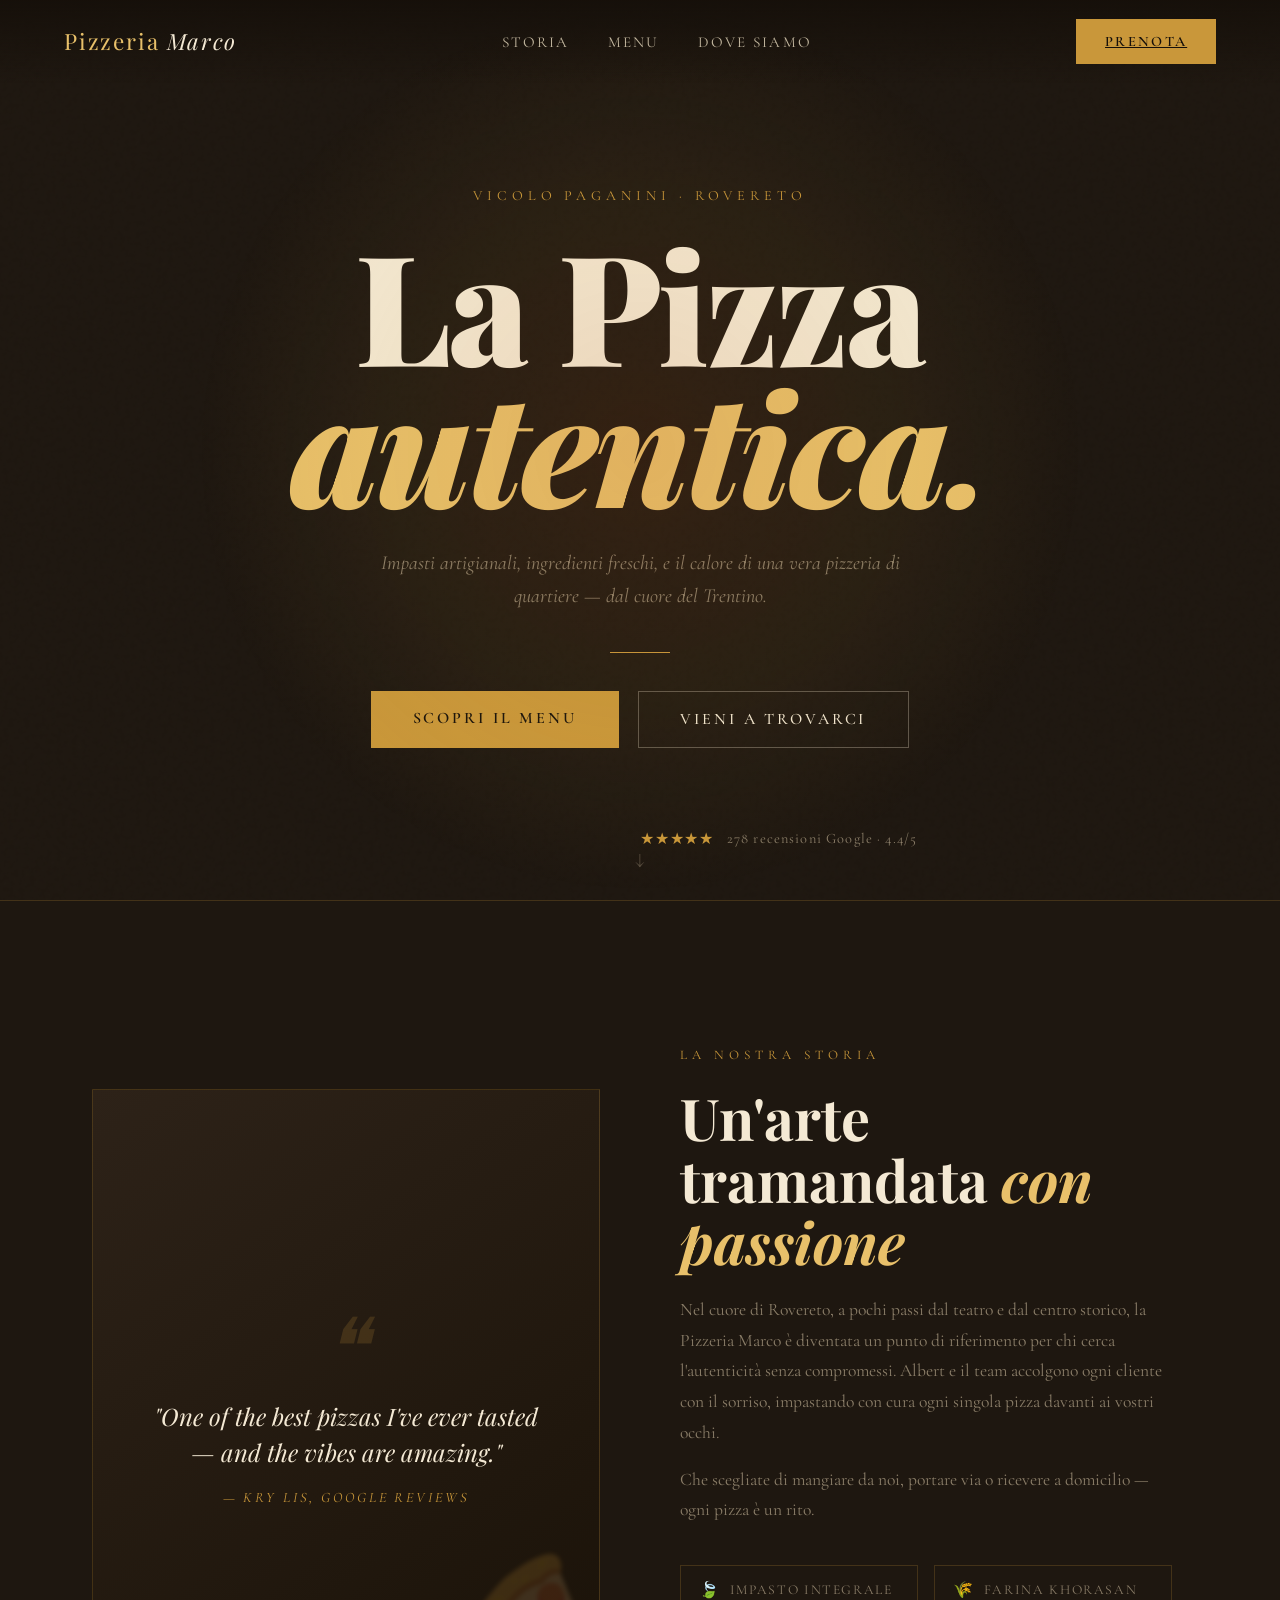
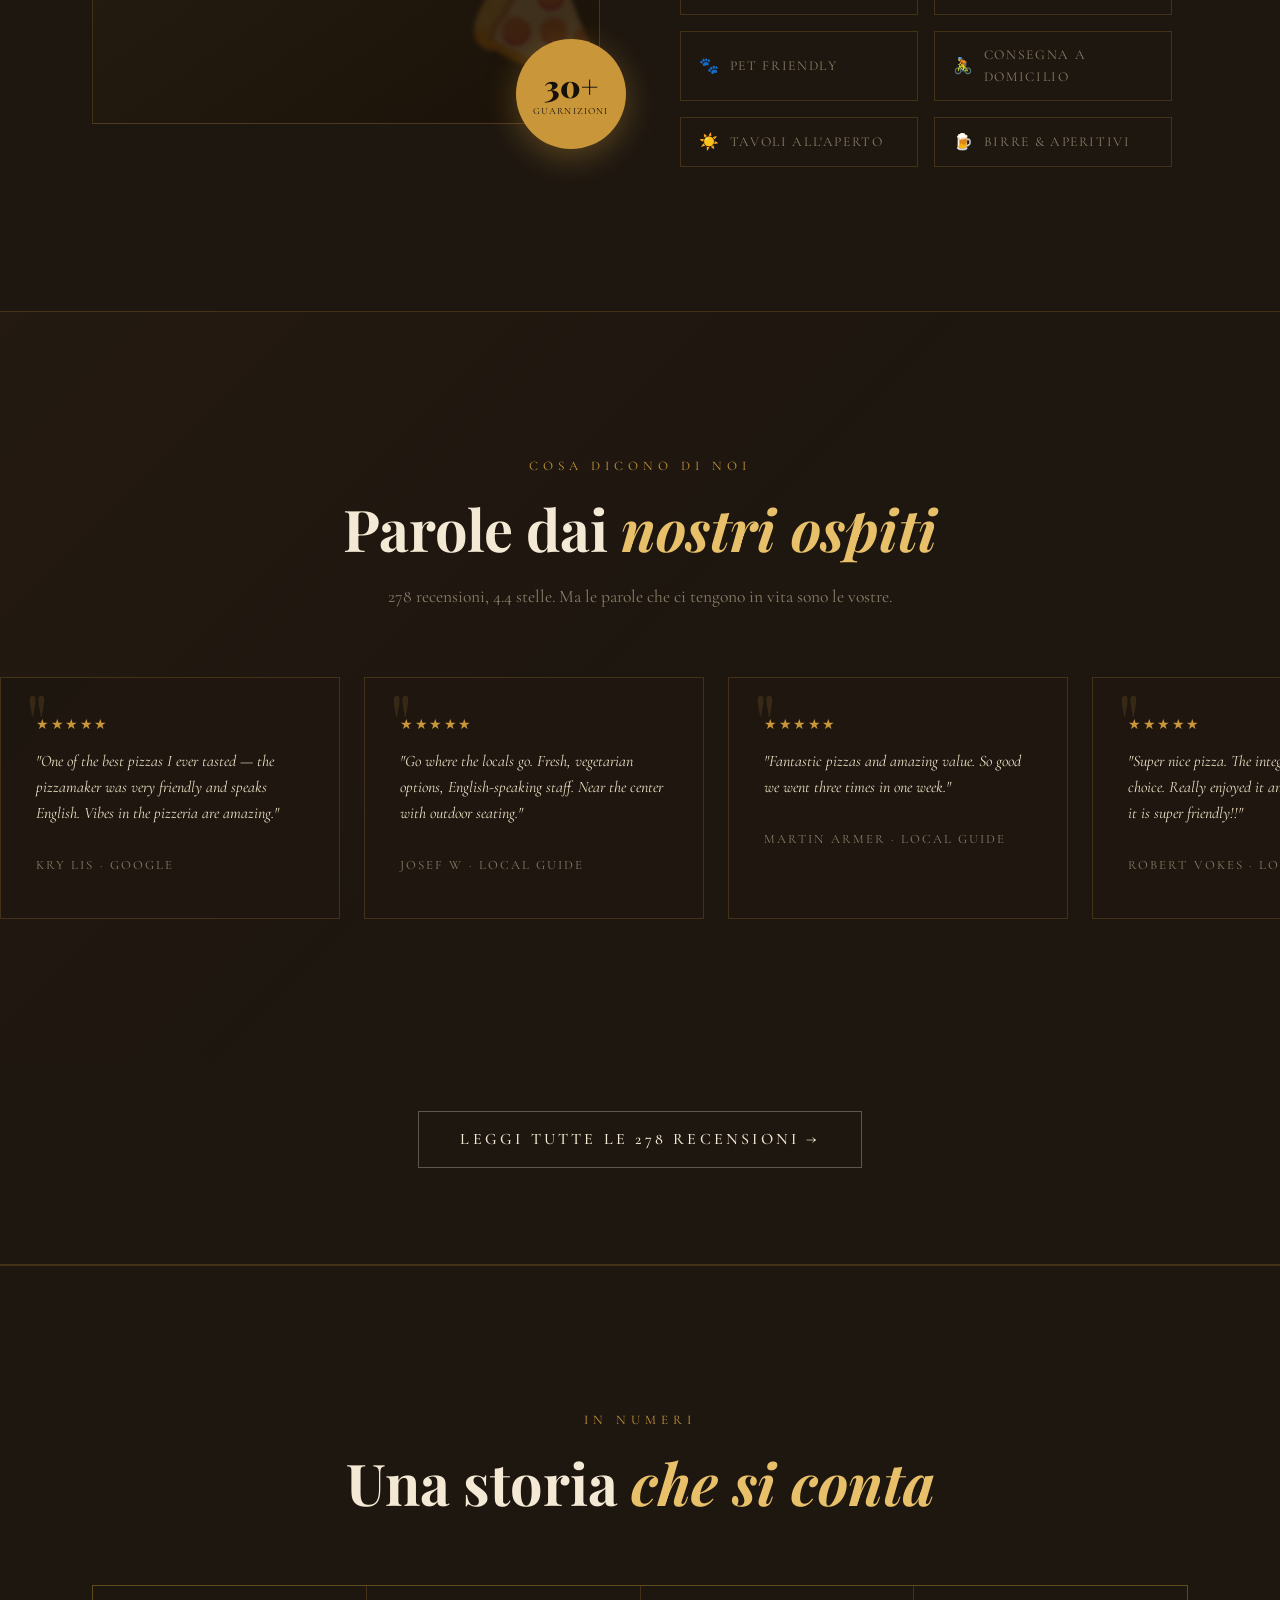
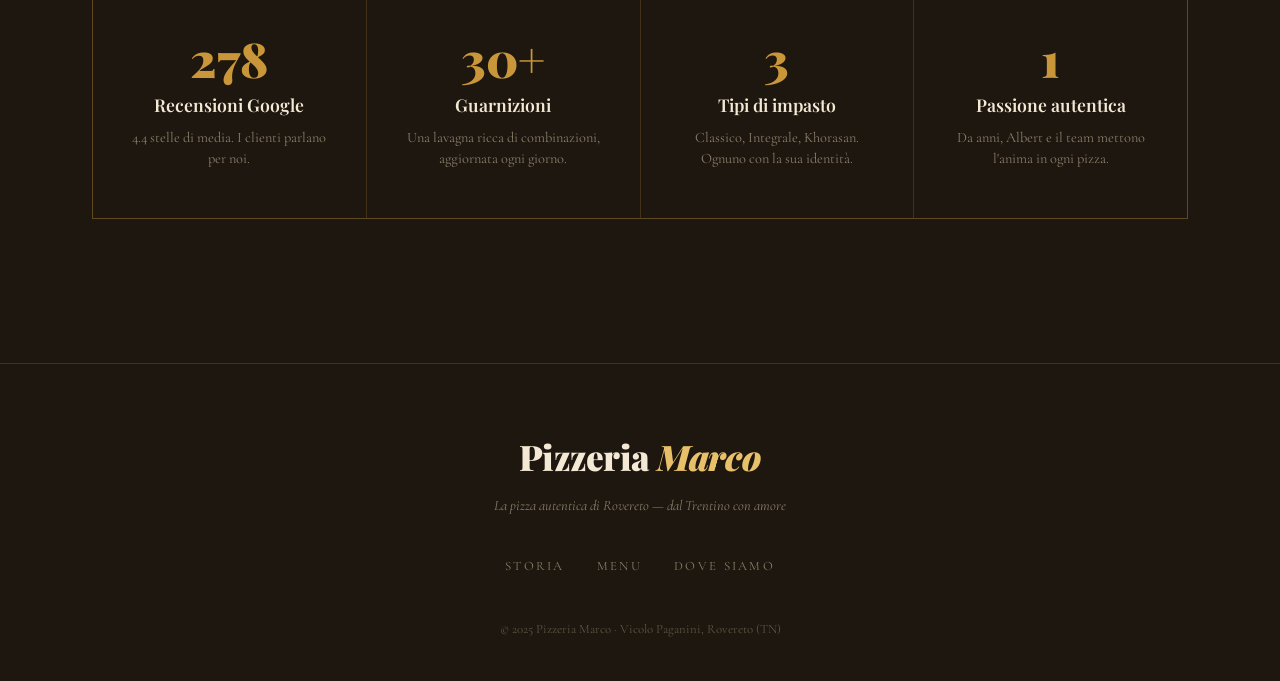
==== index.html @ e0504897 "Add files via upload" ====
<!DOCTYPE html>
<html lang="it">
<head>
<meta charset="UTF-8">
<meta name="viewport" content="width=device-width, initial-scale=1.0">
<title>Pizzeria Marco — Rovereto</title>
<link rel="preconnect" href="https://fonts.googleapis.com">
<link href="https://fonts.googleapis.com/css2?family=Playfair+Display:ital,wght@0,400;0,500;0,700;0,900;1,400;1,700&family=Cormorant+Garamond:ital,wght@0,300;0,400;0,500;1,300;1,400&family=EB+Garamond:ital,wght@0,400;0,500;1,400&display=swap" rel="stylesheet">
<link rel="stylesheet" href="pizzeria-marco-responsive.css">
<style>
  :root {
    --ink:       #16100a;
    --charcoal:  #1e1710;
    --cream:     #f4e9d4;
    --warm:      #ede0c4;
    --gold:      #c9973a;
    --gold-lt:   #e8c06a;
    --terra:     #b85c2c;
    --muted:     #8a7d68;
    --border:    rgba(201,151,58,.22);
  }

  *, *::before, *::after { margin:0; padding:0; box-sizing:border-box; }

  html { scroll-behavior: smooth; }

  body {
    background: var(--charcoal);
    color: var(--cream);
    font-family: 'Cormorant Garamond', serif;
    font-size: 18px;
    line-height: 1.65;
    overflow-x: hidden;
  }

  /* ─── NOISE OVERLAY ─── */
  body::before {
    content:'';
    position: fixed; inset:0; z-index:0; pointer-events:none;
    background-image: url("data:image/svg+xml,%3Csvg viewBox='0 0 200 200' xmlns='http://www.w3.org/2000/svg'%3E%3Cfilter id='n'%3E%3CfeTurbulence type='fractalNoise' baseFrequency='.85' numOctaves='4' stitchTiles='stitch'/%3E%3C/filter%3E%3Crect width='100%25' height='100%25' filter='url(%23n)' opacity='.04'/%3E%3C/svg%3E");
    opacity: .4;
  }

  /* ─── NAV ─── */
  nav {
    position: fixed; top:0; left:0; right:0; z-index:100;
    display: flex; align-items:center; justify-content:space-between;
    padding: 1.2rem 4rem;
    background: linear-gradient(to bottom, rgba(22,16,10,.97) 0%, rgba(22,16,10,0) 100%);
    transition: background .4s;
  }
  nav.scrolled { background: rgba(16,11,7,.97); backdrop-filter: blur(12px); border-bottom: 1px solid var(--border); }

  .nav-logo {
    font-family: 'Playfair Display', serif;
    font-size: 1.4rem;
    letter-spacing: .08em;
    color: var(--gold-lt);
    text-decoration: none;
  }
  .nav-logo span { font-style:italic; color: var(--cream); }

  .nav-links { display:flex; gap:2.4rem; list-style:none; }
  .nav-links a {
    font-family: 'Cormorant Garamond', serif;
    font-size: .95rem;
    letter-spacing: .14em;
    text-transform: uppercase;
    color: var(--warm);
    text-decoration:none;
    opacity: .8;
    transition: opacity .2s, color .2s;
  }
  .nav-links a:hover { opacity:1; color:var(--gold-lt); }

  .nav-cta {
    font-family: 'Cormorant Garamond', serif;
    font-size: .9rem;
    letter-spacing: .16em;
    text-transform: uppercase;
    background: var(--gold);
    color: var(--ink);
    border: none;
    padding: .65rem 1.8rem;
    cursor: pointer;
    transition: background .2s, transform .15s;
    font-weight: 600;
  }
  .nav-cta:hover { background: var(--gold-lt); transform: translateY(-1px); }

  /* ─── HERO ─── */
  .hero {
    position: relative;
    min-height: 100vh;
    display: flex; flex-direction:column; align-items:center; justify-content:center;
    text-align:center;
    padding: 8rem 2rem 6rem;
    overflow: hidden;
  }

  /* Animated radial glow */
  .hero::after {
    content:'';
    position:absolute;
    width:70vw; height:70vw;
    border-radius:50%;
    background: radial-gradient(circle, rgba(180,90,30,.14) 0%, rgba(201,151,58,.07) 40%, transparent 70%);
    top:50%; left:50%; transform:translate(-50%,-50%);
    animation: pulse 6s ease-in-out infinite;
    pointer-events:none;
  }
  @keyframes pulse { 0%,100%{transform:translate(-50%,-50%) scale(1)} 50%{transform:translate(-50%,-50%) scale(1.12)} }

  .hero-eyebrow {
    font-family:'Cormorant Garamond', serif;
    font-size:.88rem; letter-spacing:.35em; text-transform:uppercase;
    color: var(--gold); margin-bottom:1.6rem;
    opacity:0; animation: fadeUp .8s .2s forwards ease-out;
  }

  .hero-title {
    font-family: 'Playfair Display', serif;
    font-size: clamp(4.5rem, 12vw, 10rem);
    line-height: .92;
    font-weight:900;
    color: var(--cream);
    letter-spacing:-.02em;
    opacity:0; animation: fadeUp .9s .4s forwards ease-out;
  }
  .hero-title em { font-style:italic; color:var(--gold-lt); display:block; }

  .hero-sub {
    margin-top:2rem;
    font-size:1.25rem; font-style:italic;
    color: var(--muted);
    max-width:520px;
    opacity:0; animation: fadeUp .9s .65s forwards ease-out;
  }

  .hero-divider {
    width:60px; height:1px;
    background: var(--gold);
    margin: 2.4rem auto;
    opacity:0; animation: fadeUp .8s .8s forwards ease-out;
  }

  .hero-actions {
    display:flex; gap:1.2rem; justify-content:center; flex-wrap:wrap;
    opacity:0; animation: fadeUp .8s .95s forwards ease-out;
  }

  .btn-primary {
    font-family:'Cormorant Garamond', serif;
    font-size:1rem; letter-spacing:.18em; text-transform:uppercase; font-weight:600;
    background:var(--gold); color:var(--ink);
    border:none; padding:.9rem 2.6rem; cursor:pointer;
    transition: background .2s, transform .15s, box-shadow .2s;
    text-decoration:none; display:inline-block;
  }
  .btn-primary:hover { background:var(--gold-lt); transform:translateY(-2px); box-shadow:0 8px 32px rgba(201,151,58,.3); }

  .btn-outline {
    font-family:'Cormorant Garamond', serif;
    font-size:1rem; letter-spacing:.18em; text-transform:uppercase; font-weight:500;
    background:transparent; color:var(--cream);
    border: 1px solid rgba(244,233,212,.3);
    padding:.9rem 2.6rem; cursor:pointer;
    transition: border-color .2s, color .2s, transform .15s;
    text-decoration:none; display:inline-block;
  }
  .btn-outline:hover { border-color:var(--gold); color:var(--gold); transform:translateY(-2px); }

  .hero-badge {
    position:absolute; bottom:3rem; left:50%; transform:translateX(-50%);
    display:flex; align-items:center; gap:.8rem;
    font-size:.9rem; letter-spacing:.08em; color:var(--muted);
    opacity:0; animation: fadeUp .8s 1.2s forwards ease-out;
  }
  .hero-badge .stars { color:var(--gold); font-size:1rem; letter-spacing:.05em; }

  .scroll-arrow {
    position:absolute; bottom:1.4rem; left:50%; transform:translateX(-50%);
    animation: bounce 2s 2s infinite ease-in-out;
    color:var(--muted); opacity:.5; font-size:1.4rem;
  }
  @keyframes bounce { 0%,100%{transform:translateX(-50%) translateY(0)} 50%{transform:translateX(-50%) translateY(7px)} }

  /* ─── SECTION COMMONS ─── */
  section { position:relative; z-index:1; }

  .container { max-width: 1160px; margin:0 auto; padding:0 2rem; }

  .section-eyebrow {
    font-family:'Cormorant Garamond', serif;
    font-size:.82rem; letter-spacing:.38em; text-transform:uppercase;
    color:var(--gold); margin-bottom:1.2rem; display:block;
  }

  .section-title {
    font-family:'Playfair Display', serif;
    font-size:clamp(2.4rem,5vw,3.6rem);
    line-height:1.08; font-weight:700; color:var(--cream);
    margin-bottom:1.4rem;
  }
  .section-title em { font-style:italic; color:var(--gold-lt); }

  .section-body {
    font-size:1.1rem; color:var(--muted); line-height:1.75;
    max-width:540px;
  }

  /* ─── ABOUT ─── */
  .about {
    padding: 9rem 0;
    border-top: 1px solid var(--border);
  }
  .about-grid {
    display:grid; grid-template-columns:1fr 1fr; gap:5rem; align-items:center;
  }
  .about-visual {
    position:relative;
  }
  .about-frame {
    width:100%; aspect-ratio:4/5;
    background: linear-gradient(145deg, #2d2218, #1a1208);
    border: 1px solid var(--border);
    display:flex; align-items:center; justify-content:center;
    overflow:hidden;
    position:relative;
  }
  .about-frame .pizza-illustration {
    font-size:8rem; opacity:.15;
    position:absolute; bottom:-1rem; right:-1rem; transform:rotate(-15deg);
    filter:blur(2px);
  }
  .about-frame-inner {
    text-align:center; padding:3rem;
  }
  .about-frame-inner .big-quote {
    font-family:'Playfair Display', serif;
    font-size:5rem; color:var(--gold); opacity:.18; line-height:1; font-style:italic;
  }
  .about-frame-inner p {
    font-family:'Playfair Display', serif;
    font-size:1.5rem; font-style:italic;
    color:var(--cream); line-height:1.5; margin-top:1rem;
    position:relative; z-index:1;
  }
  .about-frame-inner cite {
    display:block; margin-top:1rem;
    font-family:'Cormorant Garamond', serif;
    font-size:.9rem; letter-spacing:.2em; text-transform:uppercase;
    color:var(--gold);
  }
  .about-badge-float {
    position:absolute; bottom:-1.6rem; right:-1.6rem;
    width:110px; height:110px; border-radius:50%;
    background:var(--gold);
    display:flex; flex-direction:column; align-items:center; justify-content:center;
    color:var(--ink);
    box-shadow: 0 8px 32px rgba(201,151,58,.35);
  }
  .about-badge-float .big-num { font-family:'Playfair Display', serif; font-size:1.9rem; font-weight:900; line-height:1; }
  .about-badge-float .small-txt { font-size:.6rem; letter-spacing:.12em; text-transform:uppercase; margin-top:.2rem; text-align:center; line-height:1.3; }

  .about-content { padding-right:1rem; }
  .about-features {
    margin-top:2.4rem;
    display:grid; grid-template-columns:1fr 1fr; gap:1rem;
  }
  .feature-tag {
    border: 1px solid var(--border);
    padding:.7rem 1.1rem;
    font-size:.85rem; letter-spacing:.12em; text-transform:uppercase;
    color:var(--muted);
    display:flex; align-items:center; gap:.6rem;
    transition: border-color .2s, color .2s;
  }
  .feature-tag:hover { border-color:var(--gold); color:var(--cream); }
  .feature-tag .icon { color:var(--gold); font-size:1rem; }

  /* ─── MENU ─── */
  .menu-section {
    padding:9rem 0;
    background: linear-gradient(to bottom, transparent, rgba(10,7,4,.6), transparent);
    border-top: 1px solid var(--border);
  }

  .menu-header { text-align:center; margin-bottom:5rem; }
  .menu-header .section-body { margin:0 auto; text-align:center; }

  .menu-tabs {
    display:flex; justify-content:center; gap:0; margin-bottom:3rem;
    border: 1px solid var(--border); width:fit-content; margin:0 auto 3.5rem;
  }
  .tab-btn {
    font-family:'Cormorant Garamond', serif;
    font-size:.9rem; letter-spacing:.2em; text-transform:uppercase;
    background:transparent; color:var(--muted);
    border:none; padding:.85rem 2rem; cursor:pointer;
    transition: background .2s, color .2s;
    border-right: 1px solid var(--border);
  }
  .tab-btn:last-child { border-right:none; }
  .tab-btn.active { background:var(--gold); color:var(--ink); }

  .menu-grid {
    display:grid; grid-template-columns:repeat(3,1fr); gap:1px;
    background:var(--border);
    border: 1px solid var(--border);
  }
  .menu-item {
    background:var(--charcoal);
    padding:2.2rem;
    transition: background .25s;
    position:relative; overflow:hidden;
  }
  .menu-item::before {
    content:''; position:absolute; inset:0;
    background: radial-gradient(circle at top left, rgba(201,151,58,.06), transparent 60%);
    opacity:0; transition:opacity .3s;
  }
  .menu-item:hover::before { opacity:1; }
  .menu-item:hover { background: #221a10; }

  .menu-item-emoji { font-size:1.6rem; margin-bottom:.8rem; display:block; }
  .menu-item-name {
    font-family:'Playfair Display', serif;
    font-size:1.3rem; font-weight:600; color:var(--cream);
    margin-bottom:.5rem;
  }
  .menu-item-desc { font-size:.95rem; color:var(--muted); line-height:1.5; }
  .menu-item-price {
    margin-top:1.2rem;
    font-family:'Playfair Display', serif;
    font-size:1.1rem; color:var(--gold);
    display:flex; align-items:baseline; gap:.5rem;
  }
  .menu-item-price .from { font-family:'Cormorant Garamond', serif; font-size:.8rem; letter-spacing:.12em; text-transform:uppercase; color:var(--muted); }

  .menu-special-tag {
    position:absolute; top:1rem; right:1rem;
    font-size:.65rem; letter-spacing:.2em; text-transform:uppercase;
    background:var(--terra); color:white;
    padding:.3rem .7rem;
  }

  /* ─── DOUGHS ─── */
  .doughs { padding:7rem 0; border-top:1px solid var(--border); }
  .doughs-inner {
    display:grid; grid-template-columns:1fr 2fr; gap:5rem; align-items:start;
  }
  .doughs-cards { display:grid; grid-template-columns:1fr 1fr 1fr; gap:1px; background:var(--border); border:1px solid var(--border); }
  .dough-card {
    background:var(--charcoal);
    padding:2.4rem 2rem;
    text-align:center;
    transition:background .25s;
  }
  .dough-card:hover { background:#221a10; }
  .dough-icon { font-size:2.5rem; margin-bottom:1rem; display:block; }
  .dough-name {
    font-family:'Playfair Display', serif;
    font-size:1.2rem; font-weight:700;
    color:var(--cream); margin-bottom:.6rem;
  }
  .dough-desc { font-size:.9rem; color:var(--muted); line-height:1.5; }

  /* ─── REVIEWS ─── */
  .reviews-section {
    padding:9rem 0;
    border-top: 1px solid var(--border);
    background: linear-gradient(135deg, rgba(184,92,44,.04) 0%, transparent 50%);
  }
  .reviews-header { margin-bottom:4rem; text-align:center; }
  .reviews-header .section-body { margin:0 auto; text-align:center; }

  .reviews-track { overflow:hidden; }
  .reviews-row {
    display:flex; gap:1.5rem;
    animation: scroll-left 40s linear infinite;
  }
  .reviews-row:hover { animation-play-state:paused; }

  @keyframes scroll-left {
    0%   { transform: translateX(0); }
    100% { transform: translateX(-50%); }
  }

  .review-card {
    flex-shrink:0; width:340px;
    background: rgba(30,23,16,.9);
    border: 1px solid var(--border);
    padding:2.2rem;
    position:relative;
  }
  .review-card::before {
    content:'"';
    font-family:'Playfair Display', serif;
    font-size:5rem; line-height:.6;
    color:var(--gold); opacity:.15;
    position:absolute; top:1.2rem; left:1.5rem;
  }
  .review-stars { color:var(--gold); font-size:.9rem; letter-spacing:.1em; margin-bottom:.8rem; }
  .review-text {
    font-size:1rem; font-style:italic;
    color:var(--warm); line-height:1.6;
    margin-bottom:1.4rem;
  }
  .review-author {
    font-size:.8rem; letter-spacing:.16em; text-transform:uppercase;
    color:var(--muted);
  }

  /* ─── WHY US ─── */
  .whyus {
    padding:9rem 0;
    border-top: 1px solid var(--border);
  }
  .whyus-grid {
    display:grid; grid-template-columns:repeat(4,1fr); gap:1px;
    background:var(--border); border:1px solid var(--border);
    margin-top:4.5rem;
  }
  .whyus-item {
    background:var(--charcoal);
    padding:3rem 2rem;
    text-align:center;
    transition:background .3s;
  }
  .whyus-item:hover { background:#1f1710; }
  .whyus-num {
    font-family:'Playfair Display', serif;
    font-size:3rem; font-weight:900; color:var(--gold);
    display:block; margin-bottom:.5rem; line-height:1;
  }
  .whyus-label {
    font-family:'Playfair Display', serif;
    font-size:1.1rem; font-weight:600; color:var(--cream);
    margin-bottom:.5rem;
  }
  .whyus-desc { font-size:.9rem; color:var(--muted); line-height:1.5; }

  /* ─── LOCATION ─── */
  .location-section {
    padding:9rem 0;
    border-top:1px solid var(--border);
  }
  .location-grid {
    display:grid; grid-template-columns:1fr 1fr; gap:5rem; align-items:start;
  }
  .location-map {
    aspect-ratio:1;
    background: linear-gradient(145deg, #1a1208, #252015);
    border:1px solid var(--border);
    display:flex; align-items:center; justify-content:center;
    flex-direction:column; gap:1rem;
    position:relative; overflow:hidden;
  }
  .location-map .map-pin { font-size:3rem; }
  .location-map .map-label {
    font-family:'Playfair Display', serif;
    font-size:1.2rem; color:var(--cream); text-align:center;
  }
  .location-map .map-sub { font-size:.9rem; color:var(--muted); text-align:center; }
  /* Decorative grid lines */
  .location-map::before {
    content:'';
    position:absolute; inset:0;
    background-image:
      linear-gradient(rgba(201,151,58,.05) 1px, transparent 1px),
      linear-gradient(90deg, rgba(201,151,58,.05) 1px, transparent 1px);
    background-size:40px 40px;
  }
  .location-map-btn {
    margin-top:1.5rem;
    display:inline-block;
    font-family:'Cormorant Garamond', serif;
    font-size:.85rem; letter-spacing:.18em; text-transform:uppercase;
    color:var(--gold); text-decoration:none;
    border:1px solid var(--border); padding:.7rem 1.8rem;
    transition:border-color .2s, background .2s;
    position:relative; z-index:1;
  }
  .location-map-btn:hover { border-color:var(--gold); background:rgba(201,151,58,.08); }

  .location-info { padding-top:1rem; }
  .info-block { margin-bottom:2.8rem; padding-bottom:2.8rem; border-bottom:1px solid var(--border); }
  .info-block:last-child { border-bottom:none; margin-bottom:0; }
  .info-label {
    font-size:.78rem; letter-spacing:.28em; text-transform:uppercase;
    color:var(--gold); margin-bottom:.8rem; display:block;
  }
  .info-value {
    font-family:'Playfair Display', serif;
    font-size:1.2rem; color:var(--cream); line-height:1.5;
  }
  .info-sub { font-size:.95rem; color:var(--muted); margin-top:.4rem; }

  .hours-row {
    display:flex; justify-content:space-between;
    font-size:1rem; color:var(--cream); padding:.4rem 0;
    border-bottom:1px solid rgba(201,151,58,.08);
  }
  .hours-row .day { color:var(--muted); }
  .hours-row.today { color:var(--gold); }
  .hours-row.today .day { color:var(--gold); }

  /* ─── FOOTER ─── */
  footer {
    border-top:1px solid var(--border);
    padding:4rem 0 2.5rem;
    text-align:center;
  }
  .footer-logo {
    font-family:'Playfair Display', serif;
    font-size:2.2rem; font-weight:900;
    color:var(--cream); letter-spacing:-.02em;
    margin-bottom:.5rem;
  }
  .footer-logo em { font-style:italic; color:var(--gold-lt); }
  .footer-tagline {
    font-size:.9rem; color:var(--muted); font-style:italic;
    margin-bottom:2rem;
  }
  .footer-links {
    display:flex; gap:2rem; justify-content:center; flex-wrap:wrap;
    list-style:none; margin-bottom:2.5rem;
  }
  .footer-links a {
    font-size:.8rem; letter-spacing:.18em; text-transform:uppercase;
    color:var(--muted); text-decoration:none;
    transition:color .2s;
  }
  .footer-links a:hover { color:var(--gold); }
  .footer-copy { font-size:.8rem; color:var(--muted); opacity:.6; }

  /* ─── ANIMATIONS ─── */
  @keyframes fadeUp {
    from { opacity:0; transform:translateY(24px); }
    to   { opacity:1; transform:translateY(0); }
  }

  .reveal {
    opacity:0; transform:translateY(28px);
    transition:opacity .7s ease, transform .7s ease;
  }
  .reveal.visible { opacity:1; transform:translateY(0); }

  /* ─── RESPONSIVE ─── */
  @media(max-width:900px){
    nav { padding:1rem 1.5rem; }
    .nav-links { display:none; }
    .about-grid, .location-grid, .doughs-inner { grid-template-columns:1fr; gap:3rem; }
    .menu-grid { grid-template-columns:1fr 1fr; }
    .whyus-grid { grid-template-columns:1fr 1fr; }
    .doughs-cards { grid-template-columns:1fr; }
    .about-badge-float { width:80px; height:80px; }
    .about-badge-float .big-num { font-size:1.4rem; }
    .about-features { grid-template-columns:1fr; }
  }
  @media(max-width:600px){
    .menu-grid, .whyus-grid { grid-template-columns:1fr; }
  }
</style>
</head>
<body>

<!-- NAV -->
<nav id="nav">
  <a href="#" class="nav-logo">Pizzeria <span>Marco</span></a>
  <ul class="nav-links">
    <li><a href="#about">Storia</a></li>
    <li><a href="pizzeria-marco-menu.html">Menu</a></li>
    <li><a href="pizzeria-marco-dove-siamo.html">Dove siamo</a></li>
  </ul>
  <a href="pizzeria-marco-dove-siamo.html" class="nav-cta">Prenota</a>
  <button class="nav-hamburger" id="navHamburger" aria-label="Apri menu" aria-expanded="false">
    <span></span><span></span><span></span>
  </button>
</nav>

<!-- HERO -->
<section class="hero">
  <p class="hero-eyebrow">Vicolo Paganini · Rovereto</p>
  <h1 class="hero-title">La Pizza<em>autentica.</em></h1>
  <p class="hero-sub">Impasti artigianali, ingredienti freschi, e il calore di una vera pizzeria di quartiere — dal cuore del Trentino.</p>
  <div class="hero-divider"></div>
  <div class="hero-actions">
    <a href="pizzeria-marco-menu.html" class="btn-primary">Scopri il menu</a>
    <a href="pizzeria-marco-dove-siamo.html" class="btn-outline">Vieni a trovarci</a>
  </div>
  <div class="hero-badge">
    <span class="stars">★★★★★</span>
    <span>278 recensioni Google · 4.4/5</span>
  </div>
  <div class="scroll-arrow">↓</div>
</section>

<!-- ABOUT -->
<section class="about" id="about">
  <div class="container">
    <div class="about-grid">
      <div class="about-visual reveal">
        <div class="about-frame">
          <div class="about-frame-inner">
            <div class="big-quote">❝</div>
            <p>"One of the best pizzas I've ever tasted — and the vibes are amazing."</p>
            <cite>— Kry Lis, Google Reviews</cite>
          </div>
          <span class="pizza-illustration">🍕</span>
        </div>
        <div class="about-badge-float">
          <span class="big-num">30+</span>
          <span class="small-txt">guarnizioni</span>
        </div>
      </div>
      <div class="about-content reveal">
        <span class="section-eyebrow">La nostra storia</span>
        <h2 class="section-title">Un'arte tramandata <em>con passione</em></h2>
        <p class="section-body">
          Nel cuore di Rovereto, a pochi passi dal teatro e dal centro storico, la Pizzeria Marco è diventata un punto di riferimento per chi cerca l'autenticità senza compromessi. Albert e il team accolgono ogni cliente con il sorriso, impastando con cura ogni singola pizza davanti ai vostri occhi.
        </p>
        <p class="section-body" style="margin-top:1rem;">
          Che scegliate di mangiare da noi, portare via o ricevere a domicilio — ogni pizza è un rito.
        </p>
        <div class="about-features">
          <div class="feature-tag"><span class="icon">🍃</span>Impasto integrale</div>
          <div class="feature-tag"><span class="icon">🌾</span>Farina Khorasan</div>
          <div class="feature-tag"><span class="icon">🐾</span>Pet friendly</div>
          <div class="feature-tag"><span class="icon">🚴</span>Consegna a domicilio</div>
          <div class="feature-tag"><span class="icon">☀️</span>Tavoli all'aperto</div>
          <div class="feature-tag"><span class="icon">🍺</span>Birre & aperitivi</div>
        </div>
      </div>
    </div>
  </div>
</section>





<!-- REVIEWS -->
<section class="reviews-section" id="reviews">
  <div class="container">
    <div class="reviews-header reveal">
      <span class="section-eyebrow">Cosa dicono di noi</span>
      <h2 class="section-title">Parole dai <em>nostri ospiti</em></h2>
      <p class="section-body">278 recensioni, 4.4 stelle. Ma le parole che ci tengono in vita sono le vostre.</p>
    </div>
  </div>
  <div class="reviews-track">
    <div class="reviews-row">
      <!-- duplicated for infinite scroll -->
      <div class="review-card">
        <div class="review-stars">★★★★★</div>
        <p class="review-text">"One of the best pizzas I ever tasted — the pizzamaker was very friendly and speaks English. Vibes in the pizzeria are amazing."</p>
        <span class="review-author">Kry Lis · Google</span>
      </div>
      <div class="review-card">
        <div class="review-stars">★★★★★</div>
        <p class="review-text">"Go where the locals go. Fresh, vegetarian options, English-speaking staff. Near the center with outdoor seating."</p>
        <span class="review-author">Josef W · Local Guide</span>
      </div>
      <div class="review-card">
        <div class="review-stars">★★★★★</div>
        <p class="review-text">"Fantastic pizzas and amazing value. So good we went three times in one week."</p>
        <span class="review-author">Martin Armer · Local Guide</span>
      </div>
      <div class="review-card">
        <div class="review-stars">★★★★★</div>
        <p class="review-text">"Super nice pizza. The integrale base is a top choice. Really enjoyed it and the guy that runs it is super friendly!!"</p>
        <span class="review-author">Robert Vokes · Local Guide</span>
      </div>
      <div class="review-card">
        <div class="review-stars">★★★★★</div>
        <p class="review-text">"Pizze deliziose e personale molto simpatico. I soli bei momenti del mio soggiorno a Rovereto li ho trascorsi qui."</p>
        <span class="review-author">Eleonora M. · Local Guide</span>
      </div>
      <div class="review-card">
        <div class="review-stars">★★★★★</div>
        <p class="review-text">"From the outside it doesn't look like much, but inside it is a true paradise for pizza lovers."</p>
        <span class="review-author">Sebastian Stocker · Local Guide</span>
      </div>
      <div class="review-card">
        <div class="review-stars">★★★★★</div>
        <p class="review-text">"Albert è molto divertente! Le pizze sono buone, consiglio vivamente questa pizzeria."</p>
        <span class="review-author">Paul · Local Guide</span>
      </div>
      <div class="review-card">
        <div class="review-stars">★★★★★</div>
        <p class="review-text">"Impasti artigianali, cottura perfetta. Nessuna attesa per una pizza eccellente."</p>
        <span class="review-author">Samuele A. · Local Guide</span>
      </div>
      <!-- Duplicate set for seamless loop -->
      <div class="review-card">
        <div class="review-stars">★★★★★</div>
        <p class="review-text">"One of the best pizzas I ever tasted — the pizzamaker was very friendly and speaks English. Vibes in the pizzeria are amazing."</p>
        <span class="review-author">Kry Lis · Google</span>
      </div>
      <div class="review-card">
        <div class="review-stars">★★★★★</div>
        <p class="review-text">"Go where the locals go. Fresh, vegetarian options, English-speaking staff. Near the center with outdoor seating."</p>
        <span class="review-author">Josef W · Local Guide</span>
      </div>
      <div class="review-card">
        <div class="review-stars">★★★★★</div>
        <p class="review-text">"Fantastic pizzas and amazing value. So good we went three times in one week."</p>
        <span class="review-author">Martin Armer · Local Guide</span>
      </div>
      <div class="review-card">
        <div class="review-stars">★★★★★</div>
        <p class="review-text">"Super nice pizza. The integrale base is a top choice. Really enjoyed it and the guy that runs it is super friendly!!"</p>
        <span class="review-author">Robert Vokes · Local Guide</span>
      </div>
      <div class="review-card">
        <div class="review-stars">★★★★★</div>
        <p class="review-text">"Pizze deliziose e personale molto simpatico. I soli bei momenti del mio soggiorno a Rovereto li ho trascorsi qui."</p>
        <span class="review-author">Eleonora M. · Local Guide</span>
      </div>
      <div class="review-card">
        <div class="review-stars">★★★★★</div>
        <p class="review-text">"From the outside it doesn't look like much, but inside it is a true paradise for pizza lovers."</p>
        <span class="review-author">Sebastian Stocker · Local Guide</span>
      </div>
      <div class="review-card">
        <div class="review-stars">★★★★★</div>
        <p class="review-text">"Albert è molto divertente! Le pizze sono buone, consiglio vivamente questa pizzeria."</p>
        <span class="review-author">Paul · Local Guide</span>
      </div>
      <div class="review-card">
        <div class="review-stars">★★★★★</div>
        <p class="review-text">"Impasti artigianali, cottura perfetta. Nessuna attesa per una pizza eccellente."</p>
        <span class="review-author">Samuele A. · Local Guide</span>
      </div>
    </div>
  </div>
</section>

<!-- REVIEWS CTA -->
<section style="position:relative;z-index:1;padding:3rem 0 6rem;text-align:center;border-bottom:1px solid var(--border);">
  <div class="container">
    <a href="pizzeria-marco-recensioni.html" class="btn-outline" style="letter-spacing:.2em;">
      Leggi tutte le 278 recensioni &rarr;
    </a>
  </div>
</section>


<!-- WHY US -->
<section class="whyus">
  <div class="container">
    <div class="reveal" style="text-align:center">
      <span class="section-eyebrow">In numeri</span>
      <h2 class="section-title">Una storia <em>che si conta</em></h2>
    </div>
    <div class="whyus-grid reveal">
      <div class="whyus-item">
        <span class="whyus-num">278</span>
        <div class="whyus-label">Recensioni Google</div>
        <div class="whyus-desc">4.4 stelle di media. I clienti parlano per noi.</div>
      </div>
      <div class="whyus-item">
        <span class="whyus-num">30+</span>
        <div class="whyus-label">Guarnizioni</div>
        <div class="whyus-desc">Una lavagna ricca di combinazioni, aggiornata ogni giorno.</div>
      </div>
      <div class="whyus-item">
        <span class="whyus-num">3</span>
        <div class="whyus-label">Tipi di impasto</div>
        <div class="whyus-desc">Classico, Integrale, Khorasan. Ognuno con la sua identità.</div>
      </div>
      <div class="whyus-item">
        <span class="whyus-num">1</span>
        <div class="whyus-label">Passione autentica</div>
        <div class="whyus-desc">Da anni, Albert e il team mettono l'anima in ogni pizza.</div>
      </div>
    </div>
  </div>
</section>



<!-- FOOTER -->
<footer>
  <div class="container">
    <div class="footer-logo">Pizzeria <em>Marco</em></div>
    <div class="footer-tagline">La pizza autentica di Rovereto — dal Trentino con amore</div>
    <ul class="footer-links">
      <li><a href="#about">Storia</a></li>
      <li><a href="pizzeria-marco-menu.html">Menu</a></li>
        <li><a href="pizzeria-marco-dove-siamo.html">Dove siamo</a></li>
    </ul>
    <div class="footer-copy">© 2025 Pizzeria Marco · Vicolo Paganini, Rovereto (TN)</div>
  </div>
</footer>

<script>
  // Sticky nav
  const nav = document.getElementById('nav');
  window.addEventListener('scroll', () => {
    nav.classList.toggle('scrolled', window.scrollY > 60);
  });

  // Hamburger
  document.getElementById('navHamburger').addEventListener('click', function() {
    const open = nav.classList.toggle('nav-open');
    this.setAttribute('aria-expanded', open);
  });
  // Close on outside click
  document.addEventListener('click', e => {
    if (!nav.contains(e.target)) nav.classList.remove('nav-open');
  });

  // Ensure anchor-linked reveals are visible on load
  if (window.location.hash) {
    const target = document.querySelector(window.location.hash);
    if (target) {
      target.querySelectorAll('.reveal').forEach(el => el.classList.add('visible'));
    }
  }

  // Also handle the case where the page was navigated to with a hash
  // by scrolling after a short delay to clear the nav offset
  window.addEventListener('load', () => {
    if (window.location.hash) {
      const target = document.querySelector(window.location.hash);
      if (target) {
        setTimeout(() => {
          target.scrollIntoView({ behavior: 'smooth', block: 'start' });
          // Force all reveal elements in or above target visible
          document.querySelectorAll('.reveal').forEach(el => {
            const rect = el.getBoundingClientRect();
            if (rect.top < window.innerHeight * 1.2) el.classList.add('visible');
          });
        }, 80);
      }
    }
  });

  // Scroll reveal
  const reveals = document.querySelectorAll('.reveal');
  const observer = new IntersectionObserver((entries) => {
    entries.forEach((e, i) => {
      if (e.isIntersecting) {
        // stagger siblings
        const siblings = [...e.target.parentElement.querySelectorAll('.reveal')];
        const idx = siblings.indexOf(e.target);
        e.target.style.transitionDelay = `${idx * 0.12}s`;
        e.target.classList.add('visible');
        observer.unobserve(e.target);
      }
    });
  }, { threshold: 0.12 });
  reveals.forEach(el => observer.observe(el));

  // Menu tabs
  const tabs = document.querySelectorAll('.tab-btn');
  tabs.forEach(tab => {
    tab.addEventListener('click', () => {
      tabs.forEach(t => t.classList.remove('active'));
      tab.classList.add('active');
    });
  });
</script>
</body>
</html>
---- pizzeria-marco-responsive.css ----
/*
 * pizzeria-marco-responsive.css
 * Mobile/tablet adaptations — desktop layout is NEVER touched.
 * Breakpoints:  900px (tablet+)  |  600px (mobile)
 * ─────────────────────────────────────────────────────────────
 */

/* ── Scroll offset for fixed nav (fixes #anchor overshoot) ─── */
html {
  scroll-padding-top: 72px;
}

/* ══════════════════════════════════════════════════════════════
   HAMBURGER BUTTON  (hidden on desktop, visible ≤ 900px)
   ══════════════════════════════════════════════════════════════ */

.nav-hamburger {
  display: none;                 /* hidden on desktop */
  flex-direction: column;
  justify-content: space-between;
  width: 28px;
  height: 20px;
  background: none;
  border: none;
  cursor: pointer;
  padding: 0;
  z-index: 200;
  flex-shrink: 0;
}

.nav-hamburger span {
  display: block;
  width: 100%;
  height: 2px;
  background: var(--gold-lt, #e8c06a);
  border-radius: 2px;
  transition: transform .3s ease, opacity .3s ease;
  transform-origin: center;
}

/* Animated to X when open */
nav.nav-open .nav-hamburger span:nth-child(1) {
  transform: translateY(9px) rotate(45deg);
}
nav.nav-open .nav-hamburger span:nth-child(2) {
  opacity: 0;
}
nav.nav-open .nav-hamburger span:nth-child(3) {
  transform: translateY(-9px) rotate(-45deg);
}


/* ══════════════════════════════════════════════════════════════
   TABLET  (≤ 900px)
   ══════════════════════════════════════════════════════════════ */
@media (max-width: 900px) {

  /* ── Nav ── */
  .nav-hamburger { display: flex; }

  /* Override the existing display:none on .nav-links
     and turn it into a full-width dropdown */
  .nav-links {
    display: flex !important;          /* override inline display:none */
    flex-direction: column !important;
    gap: 0 !important;
    position: absolute;
    top: 100%;
    left: 0; right: 0;
    background: rgba(14, 10, 6, .98);
    backdrop-filter: blur(16px);
    border-bottom: 1px solid rgba(201,151,58,.22);
    padding: 0;
    max-height: 0;
    overflow: hidden;
    transition: max-height .35s ease, padding .35s ease;
  }

  nav.nav-open .nav-links {
    max-height: 400px;
    padding: .5rem 0 1rem;
  }

  .nav-links li { width: 100%; }

  .nav-links a,
  .nav-links a.active {
    display: block;
    padding: .85rem 1.8rem;
    font-size: 1rem !important;
    border-bottom: 1px solid rgba(201,151,58,.08);
    opacity: 1 !important;
    color: var(--muted, #8a7d68) !important;
  }
  .nav-links a:hover,
  .nav-links a.active {
    color: var(--gold-lt, #e8c06a) !important;
    background: rgba(201,151,58,.05);
  }

  /* Hide nav-back on mobile (redundant with logo) */
  .nav-back { display: none; }

  /* ── Container padding ── */
  .container { padding: 0 1.5rem; }

  /* ── Page-level hero padding ── */
  .page-hero { padding: 9rem 1.5rem 3rem !important; }

  /* ─────────────────────────────────────────
     HOMEPAGE
  ───────────────────────────────────────── */

  /* Hero title size */
  .hero { padding: 6rem 1.5rem 5rem; }
  .hero-title { font-size: clamp(3.5rem, 11vw, 6rem); }

  /* Sections padding */
  .about    { padding: 6rem 0; }
  .doughs   { padding: 5rem 0; }
  .menu-section  { padding: 6rem 0; }
  .whyus    { padding: 6rem 0; }
  .location-section { padding: 6rem 0; }
  .reviews-section  { padding: 6rem 0; }

  /* About grid → single column */
  .about-grid { grid-template-columns: 1fr !important; gap: 3rem !important; }
  .about-content { padding-right: 0; }
  .about-badge-float { width: 80px !important; height: 80px !important; right: -0.8rem; bottom: -0.8rem; }
  .about-badge-float .big-num { font-size: 1.4rem !important; }
  .about-features { grid-template-columns: 1fr 1fr !important; }

  /* Doughs → single column */
  .doughs-inner { grid-template-columns: 1fr !important; gap: 3rem !important; }
  .doughs-cards { grid-template-columns: 1fr !important; }

  /* Menu preview grid → 2 col */
  .menu-grid { grid-template-columns: 1fr 1fr !important; }
  .menu-tabs { flex-wrap: wrap; }

  /* Whyus → 2×2 */
  .whyus-grid { grid-template-columns: 1fr 1fr !important; }

  /* Location → single column */
  .location-grid { grid-template-columns: 1fr !important; gap: 3rem !important; }
  .location-map { aspect-ratio: 4/3; }

  /* ─────────────────────────────────────────
     MENU PAGE
  ───────────────────────────────────────── */

  /* Hero 2-col → 1-col */
  .page-hero.menu-hero,
  section.page-hero {
    grid-template-columns: 1fr !important;
    gap: 2.5rem !important;
  }

  .hero-dough-callout { align-items: flex-start !important; }
  .hero-note { text-align: left !important; max-width: 100% !important; }
  .dough-pills { flex-wrap: wrap; }

  /* Hero stats: 2×2 */
  .hero-stats {
    grid-column: 1 / -1;
    flex-wrap: wrap !important;
  }
  .stat-item {
    flex: 1 1 45% !important;
    border-right: none !important;
    border-bottom: 1px solid rgba(201,151,58,.22);
  }
  .stat-item:last-child,
  .stat-item:nth-child(even) { border-right: none !important; }

  /* Controls bar: scrollable tabs, stack sort below */
  .controls-bar {
    padding: 0 1.2rem !important;
    flex-wrap: wrap;
    gap: 0;
  }
  .cat-tabs {
    border-right: none !important;
    border-bottom: 1px solid rgba(201,151,58,.22);
    width: 100%;
    overflow-x: auto;
    -webkit-overflow-scrolling: touch;
  }
  .sort-controls {
    width: 100%;
    border-top: none;
    flex-wrap: wrap;
  }
  .results-count { margin-left: auto; }

  /* Search full width */
  .search-wrap { padding: 1.4rem 1.2rem 0 !important; max-width: 100% !important; }

  /* Menu cards grid */
  .menu-area { padding: 2.5rem 1.2rem 5rem !important; }
  .menu-grid#menuGrid {
    grid-template-columns: 1fr 1fr !important;
  }

  /* Dough legend */
  .dough-legend {
    padding: 2.5rem 1.5rem !important;
    grid-template-columns: 1fr !important;
    gap: 1.5rem !important;
  }

  /* ─────────────────────────────────────────
     RECENSIONI PAGE
  ───────────────────────────────────────── */

  .filters-bar { padding: 1.2rem 1.2rem !important; }
  .filter-count { display: none; }  /* saves space */
  .reviews-main { padding: 3rem 1.2rem 6rem !important; }
  .featured-review { padding: 2rem 1.5rem !important; }
  .featured-text { font-size: 1.15rem !important; }

  /* Score breakdown: hide bar on tablet to save space */
  .score-divider { display: none; }
  .score-breakdown { display: none; }

  /* Reviews grid: 2 col masonry */
  .reviews-grid { columns: 2 !important; }

  .reviews-cta { padding: 4rem 1.5rem !important; }

  /* ─────────────────────────────────────────
     DOVE SIAMO PAGE
  ───────────────────────────────────────── */

  .main-wrap {
    grid-template-columns: 1fr !important;
  }
  .map-panel {
    border-right: none !important;
    border-bottom: 1px solid rgba(201,151,58,.22);
    min-height: 420px;
  }
  .map-panel iframe {
    min-height: 380px;
  }

  .info-panel { padding: 3rem 1.5rem !important; }
  .services-grid { grid-template-columns: 1fr 1fr !important; }

  .neighbourhood { padding: 4rem 1.5rem !important; }
  .poi-grid { grid-template-columns: 1fr 1fr !important; }

  /* Hero compass: smaller */
  .hero-compass { width: 160px; height: 160px; right: 1.5rem; }
}


/* ══════════════════════════════════════════════════════════════
   MOBILE  (≤ 600px)
   ══════════════════════════════════════════════════════════════ */
@media (max-width: 600px) {

  /* ── Nav ── */
  nav { padding: .9rem 1.2rem !important; }
  .nav-logo { font-size: 1.1rem !important; }
  .nav-cta { padding: .55rem 1.1rem !important; font-size: .78rem !important; }

  /* ── Shared section padding ── */
  .container { padding: 0 1.2rem; }
  .about, .doughs, .menu-section, .whyus, .location-section,
  .reviews-section, .doughs { padding: 4.5rem 0; }

  /* ── Hero ── */
  .hero { padding: 7rem 1.2rem 4rem; }
  .hero-title { font-size: clamp(2.8rem, 13vw, 4.5rem); }
  .hero-sub { font-size: 1rem; }
  .hero-actions { flex-direction: column; gap: .8rem; align-items: center; }
  .hero-badge { font-size: .78rem; flex-direction: column; gap: .3rem; text-align: center; }

  /* ── Section titles ── */
  .section-title { font-size: clamp(1.8rem, 7vw, 2.6rem); }
  .section-body  { font-size: 1rem; }

  /* ── Page heroes ── */
  .page-title { font-size: clamp(2.4rem, 10vw, 3.5rem) !important; }
  .page-sub   { font-size: .95rem !important; }
  .page-hero  { padding: 8rem 1.2rem 2.5rem !important; }

  /* ── About ── */
  .about-features { grid-template-columns: 1fr !important; }
  .about-frame { aspect-ratio: 3/2; }

  /* ── Doughs ── */
  .doughs-cards { gap: 1px; }

  /* ── Menu preview (homepage) ── */
  .menu-grid { grid-template-columns: 1fr !important; }
  .menu-tabs { flex-wrap: wrap; }
  .tab-btn { font-size: .78rem; padding: .7rem 1rem; }

  /* ── WhyUs ── */
  .whyus-grid { grid-template-columns: 1fr 1fr !important; }
  .whyus-num { font-size: 2.4rem; }

  /* ── Reviews carousel ── */
  .review-card { width: 280px; }

  /* ── Location (homepage) ── */
  .hours-row { font-size: .88rem; flex-wrap: wrap; gap: .3rem; }
  .info-value { font-size: 1.1rem; }

  /* ── Footer ── */
  .footer-links { gap: 1rem; flex-wrap: wrap; justify-content: center; }
  .footer-logo { font-size: 1.6rem; }

  /* ── Buttons ── */
  .btn-primary, .btn-outline { padding: .8rem 1.8rem; font-size: .9rem; }


  /* ── MENU PAGE ── */
  .hero-stats .stat-item {
    flex: 1 1 100% !important;
    border-bottom: 1px solid rgba(201,151,58,.22);
  }
  .menu-grid#menuGrid { grid-template-columns: 1fr !important; }
  .cat-tab { padding: 1rem .9rem; font-size: .78rem; }
  .sort-btn, .veg-btn { padding: 1rem .9rem; font-size: .75rem; }
  .card-inner { padding: 1.5rem 1.5rem 1.2rem 1.6rem; }
  .card-name { font-size: 1.1rem; }
  .size-price { font-size: .9rem; }

  /* ── RECENSIONI PAGE ── */
  .reviews-grid { columns: 1 !important; }
  .review-card { width: 100%; flex-shrink: 1; }
  .hero-score { gap: 1.5rem; }
  .score-big { font-size: 3.8rem; }
  .score-stars { font-size: 1.2rem; }

  /* ── DOVE SIAMO PAGE ── */
  .map-panel, .map-panel iframe { min-height: 300px; }
  .services-grid { grid-template-columns: 1fr !important; }
  .poi-grid { grid-template-columns: 1fr 1fr !important; }
  .poi-item { padding: 1.4rem 1rem; }
  .info-panel { gap: 2.2rem !important; }
  .hours-table .day { font-size: .82rem; }
  .hours-table .time { font-size: .82rem; }
  .info-address { font-size: 1.2rem; }
  .cta-row { flex-direction: column; }
  .cta-row .btn-primary,
  .cta-row .btn-outline { text-align: center; }

  /* Hero compass: hide on small mobile */
  .hero-compass { display: none !important; }
  .page-hero { display: block !important; }
  .page-hero .page-hero-inner { margin-bottom: 2rem; }
}


/* ══════════════════════════════════════════════════════════════
   EXTRA FIXES
   ══════════════════════════════════════════════════════════════ */

/* Hide the homepage "Prenota" CTA on mobile to avoid accidental taps */
@media (max-width: 600px) {
  #nav .nav-cta { display: none; }
}

/* Doughs section on menu page — responsive */
@media (max-width: 900px) {
  .doughs        { padding: 5rem 0; }
  .doughs-inner  { grid-template-columns: 1fr !important; gap: 2.5rem !important; }
  .doughs-cards  { grid-template-columns: 1fr 1fr 1fr !important; }
}
@media (max-width: 600px) {
  .doughs-cards  { grid-template-columns: 1fr !important; gap: 1px; }
}
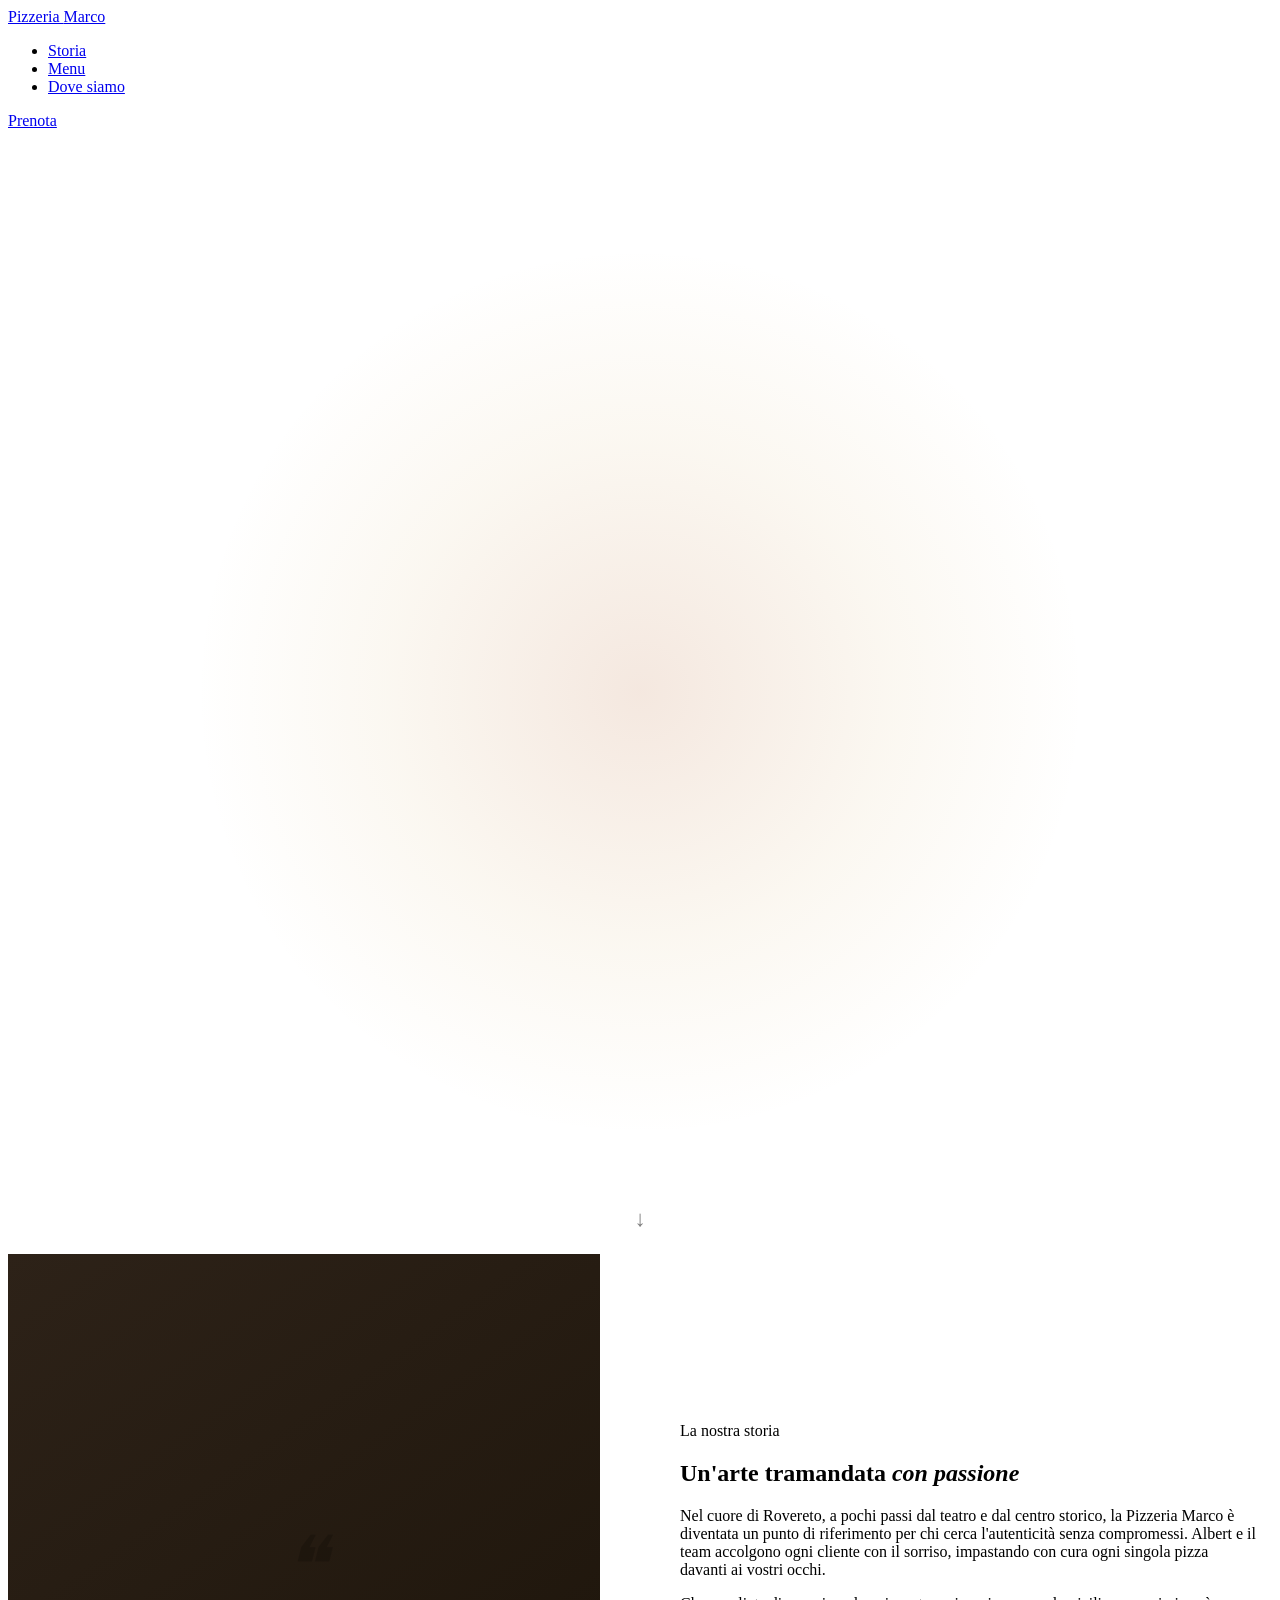
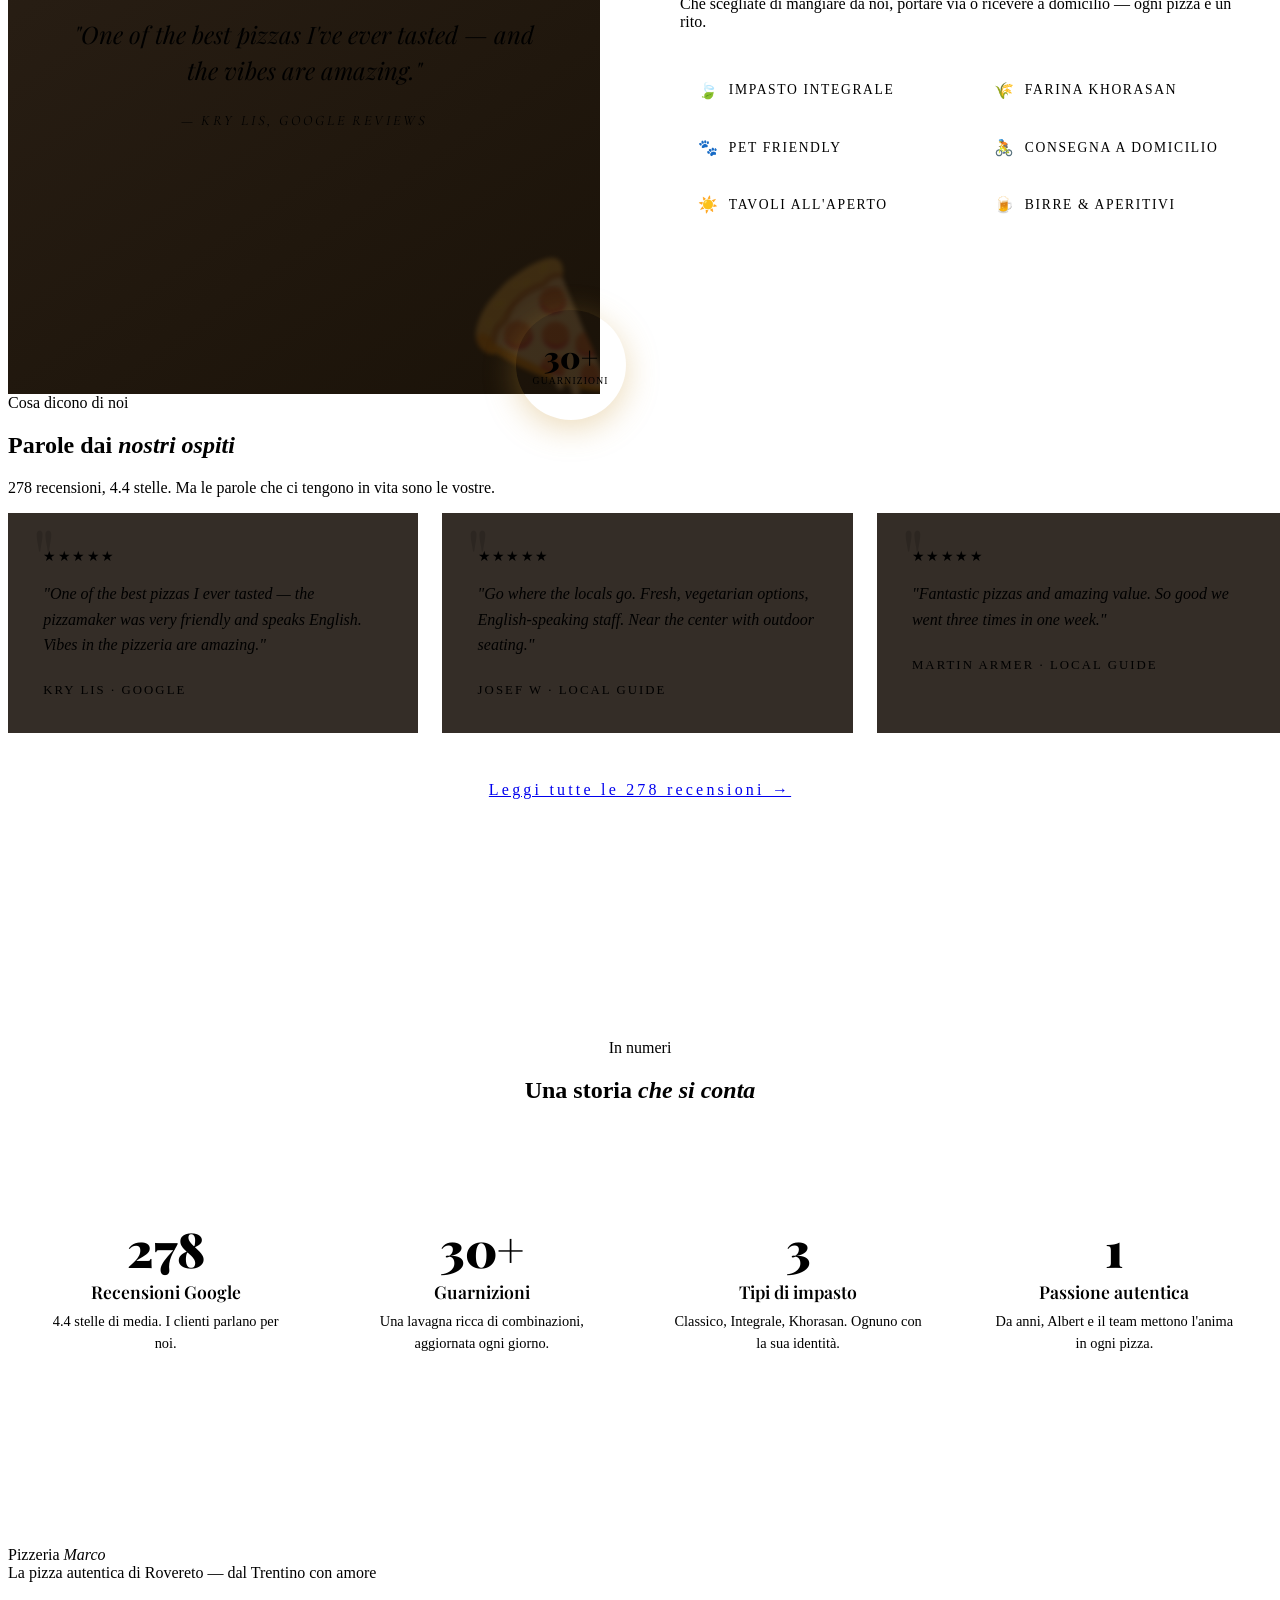
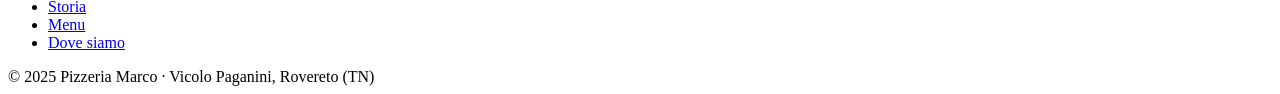
==== commit 1e372e01: "Refactor index.html to remove duplicates and optimize Removed duplicate meta tags and CSS styles, op" ====
--- a/index.html
+++ b/index.html
@@ -1,92 +1,30 @@
 <!DOCTYPE html>
 <html lang="it">
 <head>
+<link rel="preconnect" href="https://fonts.googleapis.com">
+<link href="https://fonts.googleapis.com/css2?family=Playfair+Display:ital,wght@0,400;0,500;0,700;0,900;1,400;1,700&family=Cormorant+Garamond:ital,wght@0,300;0,400;0,500;1,300;1,400&family=EB+Garamond:ital,wght@0,400;0,500;1,400&display=swap" rel="stylesheet">
+<link rel="stylesheet" href="pizzeria-marco-base.css">
+<link rel="stylesheet" href="pizzeria-marco-responsive.css">
 <meta charset="UTF-8">
 <meta name="viewport" content="width=device-width, initial-scale=1.0">
 <title>Pizzeria Marco — Rovereto</title>
-<link rel="preconnect" href="https://fonts.googleapis.com">
-<link href="https://fonts.googleapis.com/css2?family=Playfair+Display:ital,wght@0,400;0,500;0,700;0,900;1,400;1,700&family=Cormorant+Garamond:ital,wght@0,300;0,400;0,500;1,300;1,400&family=EB+Garamond:ital,wght@0,400;0,500;1,400&display=swap" rel="stylesheet">
-<link rel="stylesheet" href="pizzeria-marco-responsive.css">
 <style>
-  :root {
-    --ink:       #16100a;
-    --charcoal:  #1e1710;
-    --cream:     #f4e9d4;
-    --warm:      #ede0c4;
-    --gold:      #c9973a;
-    --gold-lt:   #e8c06a;
-    --terra:     #b85c2c;
-    --muted:     #8a7d68;
-    --border:    rgba(201,151,58,.22);
-  }
-
-  *, *::before, *::after { margin:0; padding:0; box-sizing:border-box; }
-
-  html { scroll-behavior: smooth; }
-
-  body {
-    background: var(--charcoal);
-    color: var(--cream);
-    font-family: 'Cormorant Garamond', serif;
-    font-size: 18px;
-    line-height: 1.65;
-    overflow-x: hidden;
-  }
-
-  /* ─── NOISE OVERLAY ─── */
-  body::before {
-    content:'';
-    position: fixed; inset:0; z-index:0; pointer-events:none;
-    background-image: url("data:image/svg+xml,%3Csvg viewBox='0 0 200 200' xmlns='http://www.w3.org/2000/svg'%3E%3Cfilter id='n'%3E%3CfeTurbulence type='fractalNoise' baseFrequency='.85' numOctaves='4' stitchTiles='stitch'/%3E%3C/filter%3E%3Crect width='100%25' height='100%25' filter='url(%23n)' opacity='.04'/%3E%3C/svg%3E");
-    opacity: .4;
-  }
+/* ─── NOISE OVERLAY ─── */
+  
 
   /* ─── NAV ─── */
-  nav {
-    position: fixed; top:0; left:0; right:0; z-index:100;
-    display: flex; align-items:center; justify-content:space-between;
-    padding: 1.2rem 4rem;
-    background: linear-gradient(to bottom, rgba(22,16,10,.97) 0%, rgba(22,16,10,0) 100%);
-    transition: background .4s;
-  }
-  nav.scrolled { background: rgba(16,11,7,.97); backdrop-filter: blur(12px); border-bottom: 1px solid var(--border); }
-
-  .nav-logo {
-    font-family: 'Playfair Display', serif;
-    font-size: 1.4rem;
-    letter-spacing: .08em;
-    color: var(--gold-lt);
-    text-decoration: none;
-  }
-  .nav-logo span { font-style:italic; color: var(--cream); }
-
-  .nav-links { display:flex; gap:2.4rem; list-style:none; }
-  .nav-links a {
-    font-family: 'Cormorant Garamond', serif;
-    font-size: .95rem;
-    letter-spacing: .14em;
-    text-transform: uppercase;
-    color: var(--warm);
-    text-decoration:none;
-    opacity: .8;
-    transition: opacity .2s, color .2s;
-  }
-  .nav-links a:hover { opacity:1; color:var(--gold-lt); }
-
-  .nav-cta {
-    font-family: 'Cormorant Garamond', serif;
-    font-size: .9rem;
-    letter-spacing: .16em;
-    text-transform: uppercase;
-    background: var(--gold);
-    color: var(--ink);
-    border: none;
-    padding: .65rem 1.8rem;
-    cursor: pointer;
-    transition: background .2s, transform .15s;
-    font-weight: 600;
-  }
-  .nav-cta:hover { background: var(--gold-lt); transform: translateY(-1px); }
+  
+  
+
+  
+  
+
+  
+  
+  
+
+  
+  
 
   /* ─── HERO ─── */
   .hero {
@@ -149,26 +87,11 @@
     opacity:0; animation: fadeUp .8s .95s forwards ease-out;
   }
 
-  .btn-primary {
-    font-family:'Cormorant Garamond', serif;
-    font-size:1rem; letter-spacing:.18em; text-transform:uppercase; font-weight:600;
-    background:var(--gold); color:var(--ink);
-    border:none; padding:.9rem 2.6rem; cursor:pointer;
-    transition: background .2s, transform .15s, box-shadow .2s;
-    text-decoration:none; display:inline-block;
-  }
-  .btn-primary:hover { background:var(--gold-lt); transform:translateY(-2px); box-shadow:0 8px 32px rgba(201,151,58,.3); }
-
-  .btn-outline {
-    font-family:'Cormorant Garamond', serif;
-    font-size:1rem; letter-spacing:.18em; text-transform:uppercase; font-weight:500;
-    background:transparent; color:var(--cream);
-    border: 1px solid rgba(244,233,212,.3);
-    padding:.9rem 2.6rem; cursor:pointer;
-    transition: border-color .2s, color .2s, transform .15s;
-    text-decoration:none; display:inline-block;
-  }
-  .btn-outline:hover { border-color:var(--gold); color:var(--gold); transform:translateY(-2px); }
+  
+  
+
+  
+  
 
   .hero-badge {
     position:absolute; bottom:3rem; left:50%; transform:translateX(-50%);
@@ -186,28 +109,16 @@
   @keyframes bounce { 0%,100%{transform:translateX(-50%) translateY(0)} 50%{transform:translateX(-50%) translateY(7px)} }
 
   /* ─── SECTION COMMONS ─── */
-  section { position:relative; z-index:1; }
-
-  .container { max-width: 1160px; margin:0 auto; padding:0 2rem; }
-
-  .section-eyebrow {
-    font-family:'Cormorant Garamond', serif;
-    font-size:.82rem; letter-spacing:.38em; text-transform:uppercase;
-    color:var(--gold); margin-bottom:1.2rem; display:block;
-  }
-
-  .section-title {
-    font-family:'Playfair Display', serif;
-    font-size:clamp(2.4rem,5vw,3.6rem);
-    line-height:1.08; font-weight:700; color:var(--cream);
-    margin-bottom:1.4rem;
-  }
-  .section-title em { font-style:italic; color:var(--gold-lt); }
-
-  .section-body {
-    font-size:1.1rem; color:var(--muted); line-height:1.75;
-    max-width:540px;
-  }
+  
+
+  
+
+  
+
+  
+  
+
+  .section-
 
   /* ─── ABOUT ─── */
   .about {
@@ -280,14 +191,10 @@
   .feature-tag .icon { color:var(--gold); font-size:1rem; }
 
   /* ─── MENU ─── */
-  .menu-section {
-    padding:9rem 0;
-    background: linear-gradient(to bottom, transparent, rgba(10,7,4,.6), transparent);
-    border-top: 1px solid var(--border);
-  }
+  .menu-
 
   .menu-header { text-align:center; margin-bottom:5rem; }
-  .menu-header .section-body { margin:0 auto; text-align:center; }
+  .menu-header .section-
 
   .menu-tabs {
     display:flex; justify-content:center; gap:0; margin-bottom:3rem;
@@ -346,34 +253,19 @@
   }
 
   /* ─── DOUGHS ─── */
-  .doughs { padding:7rem 0; border-top:1px solid var(--border); }
-  .doughs-inner {
-    display:grid; grid-template-columns:1fr 2fr; gap:5rem; align-items:start;
-  }
-  .doughs-cards { display:grid; grid-template-columns:1fr 1fr 1fr; gap:1px; background:var(--border); border:1px solid var(--border); }
-  .dough-card {
-    background:var(--charcoal);
-    padding:2.4rem 2rem;
-    text-align:center;
-    transition:background .25s;
-  }
-  .dough-card:hover { background:#221a10; }
-  .dough-icon { font-size:2.5rem; margin-bottom:1rem; display:block; }
-  .dough-name {
-    font-family:'Playfair Display', serif;
-    font-size:1.2rem; font-weight:700;
-    color:var(--cream); margin-bottom:.6rem;
-  }
-  .dough-desc { font-size:.9rem; color:var(--muted); line-height:1.5; }
+  
+  
+  
+  
+  
+  
+  
+  
 
   /* ─── REVIEWS ─── */
-  .reviews-section {
-    padding:9rem 0;
-    border-top: 1px solid var(--border);
-    background: linear-gradient(135deg, rgba(184,92,44,.04) 0%, transparent 50%);
-  }
+  .reviews-
   .reviews-header { margin-bottom:4rem; text-align:center; }
-  .reviews-header .section-body { margin:0 auto; text-align:center; }
+  .reviews-header .section-
 
   .reviews-track { overflow:hidden; }
   .reviews-row {
@@ -442,10 +334,7 @@
   .whyus-desc { font-size:.9rem; color:var(--muted); line-height:1.5; }
 
   /* ─── LOCATION ─── */
-  .location-section {
-    padding:9rem 0;
-    border-top:1px solid var(--border);
-  }
+  .location-
   .location-grid {
     display:grid; grid-template-columns:1fr 1fr; gap:5rem; align-items:start;
   }
@@ -507,54 +396,31 @@
   .hours-row.today .day { color:var(--gold); }
 
   /* ─── FOOTER ─── */
-  footer {
-    border-top:1px solid var(--border);
-    padding:4rem 0 2.5rem;
-    text-align:center;
-  }
-  .footer-logo {
-    font-family:'Playfair Display', serif;
-    font-size:2.2rem; font-weight:900;
-    color:var(--cream); letter-spacing:-.02em;
-    margin-bottom:.5rem;
-  }
-  .footer-logo em { font-style:italic; color:var(--gold-lt); }
-  .footer-tagline {
-    font-size:.9rem; color:var(--muted); font-style:italic;
-    margin-bottom:2rem;
-  }
-  .footer-links {
-    display:flex; gap:2rem; justify-content:center; flex-wrap:wrap;
-    list-style:none; margin-bottom:2.5rem;
-  }
-  .footer-links a {
-    font-size:.8rem; letter-spacing:.18em; text-transform:uppercase;
-    color:var(--muted); text-decoration:none;
-    transition:color .2s;
-  }
-  .footer-links a:hover { color:var(--gold); }
-  .footer-copy { font-size:.8rem; color:var(--muted); opacity:.6; }
+  
+  
+  
+  
+  
+  
+  
+  
 
   /* ─── ANIMATIONS ─── */
-  @keyframes fadeUp {
-    from { opacity:0; transform:translateY(24px); }
+  
     to   { opacity:1; transform:translateY(0); }
   }
 
-  .reveal {
-    opacity:0; transform:translateY(28px);
-    transition:opacity .7s ease, transform .7s ease;
-  }
-  .reveal.visible { opacity:1; transform:translateY(0); }
+  
+  
 
   /* ─── RESPONSIVE ─── */
   @media(max-width:900px){
-    nav { padding:1rem 1.5rem; }
-    .nav-links { display:none; }
-    .about-grid, .location-grid, .doughs-inner { grid-template-columns:1fr; gap:3rem; }
+    
+    
+    .about-grid, .location-grid, 
     .menu-grid { grid-template-columns:1fr 1fr; }
     .whyus-grid { grid-template-columns:1fr 1fr; }
-    .doughs-cards { grid-template-columns:1fr; }
+    
     .about-badge-float { width:80px; height:80px; }
     .about-badge-float .big-num { font-size:1.4rem; }
     .about-features { grid-template-columns:1fr; }
@@ -813,31 +679,27 @@
     if (!nav.contains(e.target)) nav.classList.remove('nav-open');
   });
 
-  // Ensure anchor-linked reveals are visible on load
-  if (window.location.hash) {
-    const target = document.querySelector(window.location.hash);
-    if (target) {
-      target.querySelectorAll('.reveal').forEach(el => el.classList.add('visible'));
-    }
-  }
-
-  // Also handle the case where the page was navigated to with a hash
-  // by scrolling after a short delay to clear the nav offset
-  window.addEventListener('load', () => {
-    if (window.location.hash) {
-      const target = document.querySelector(window.location.hash);
-      if (target) {
-        setTimeout(() => {
-          target.scrollIntoView({ behavior: 'smooth', block: 'start' });
-          // Force all reveal elements in or above target visible
-          document.querySelectorAll('.reveal').forEach(el => {
-            const rect = el.getBoundingClientRect();
-            if (rect.top < window.innerHeight * 1.2) el.classList.add('visible');
-          });
-        }, 80);
-      }
-    }
-  });
+  // ── Hash navigation: force reveals visible immediately ──────────
+  // Prevents sections appearing invisible/empty when arriving from another page.
+  function handleHash() {
+    const hash = window.location.hash;
+    if (!hash) return;
+    const target = document.querySelector(hash);
+    if (!target) return;
+
+    // Force ALL reveals in the target section and those near/above the viewport visible
+    target.querySelectorAll('.reveal').forEach(el => el.classList.add('visible'));
+    document.querySelectorAll('.reveal').forEach(el => {
+      const r = el.getBoundingClientRect();
+      if (r.top < window.innerHeight * 1.5) el.classList.add('visible');
+    });
+
+    // Scroll with nav offset after a brief layout settle
+    setTimeout(() => target.scrollIntoView({ behavior: 'smooth', block: 'start' }), 60);
+  }
+
+  handleHash();
+  window.addEventListener('load', handleHash);
 
   // Scroll reveal
   const reveals = document.querySelectorAll('.reveal');
@@ -866,3 +728,4 @@
 </script>
 </body>
 </html>
+</html>
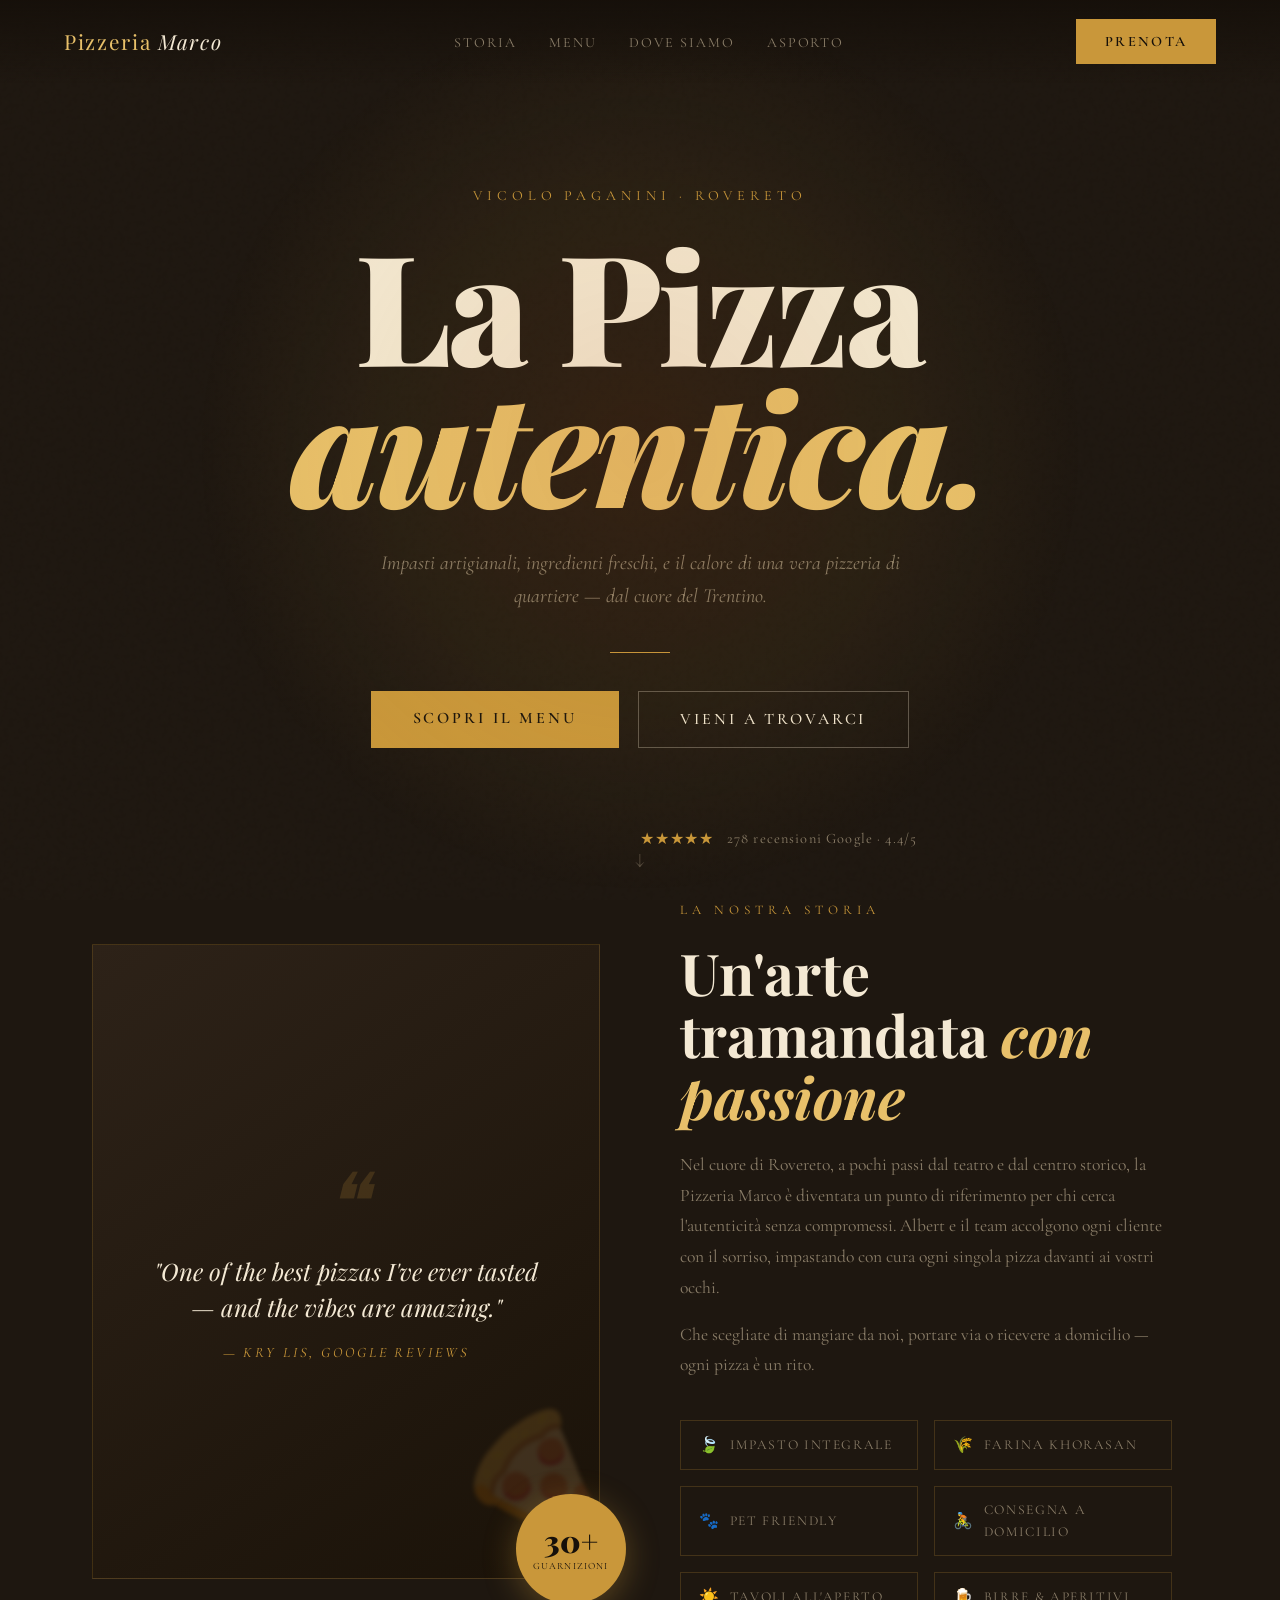
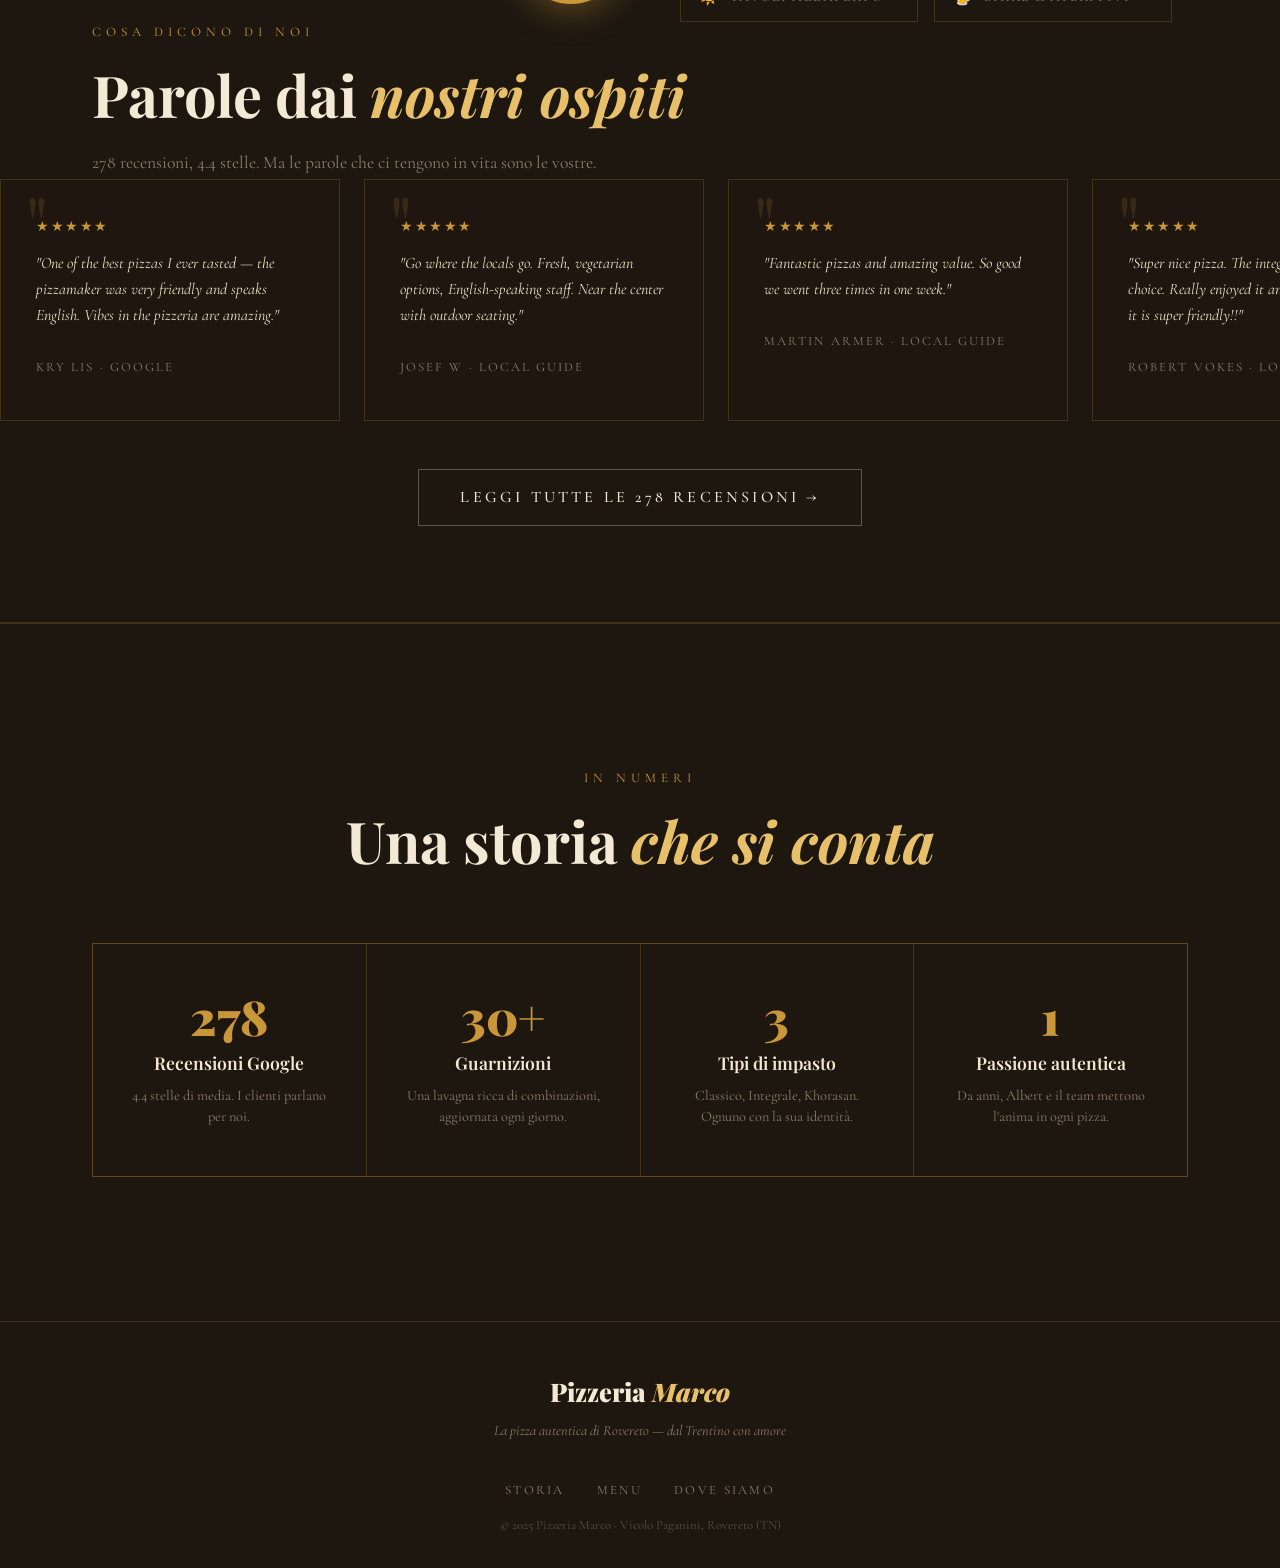
==== commit 90cd1edf: "Add 'Asporto' link to navigation menu" ====
--- a/index.html
+++ b/index.html
@@ -439,7 +439,8 @@
     <li><a href="#about">Storia</a></li>
     <li><a href="pizzeria-marco-menu.html">Menu</a></li>
     <li><a href="pizzeria-marco-dove-siamo.html">Dove siamo</a></li>
-  </ul>
+    <li><a href="pizzeria-marco-asporto.html">Asporto</a></li>
+    </ul>
   <a href="pizzeria-marco-dove-siamo.html" class="nav-cta">Prenota</a>
   <button class="nav-hamburger" id="navHamburger" aria-label="Apri menu" aria-expanded="false">
     <span></span><span></span><span></span>
--- a/pizzeria-marco-base.css
+++ b/pizzeria-marco-base.css
@@ -0,0 +1,213 @@
+/*
+ * pizzeria-marco-base.css
+ * Shared styles for all public pages of Pizzeria Marco.
+ * Load this BEFORE page-specific inline styles and
+ * BEFORE pizzeria-marco-responsive.css.
+ * ─────────────────────────────────────────────────────────────
+ */
+
+/* ─── VARIABLES (superset of all pages) ─── */
+:root {
+  --ink:       #16100a;
+  --charcoal:  #1e1710;
+  --deep:      #130e08;
+  --panel:     #1a1209;
+  --cream:     #f4e9d4;
+  --warm:      #ede0c4;
+  --gold:      #c9973a;
+  --gold-lt:   #e8c06a;
+  --gold-dim:  rgba(201,151,58,.18);
+  --terra:     #b85c2c;
+  --green:     #4a7c5a;
+  --muted:     #8a7d68;
+  --border:    rgba(201,151,58,.22);
+  --border-s:  rgba(201,151,58,.1);
+}
+
+/* ─── RESET & BASE ─── */
+*, *::before, *::after { margin:0; padding:0; box-sizing:border-box; }
+html { scroll-behavior:smooth; }
+
+body {
+  background: var(--charcoal);
+  color: var(--cream);
+  font-family: 'Cormorant Garamond', serif;
+  font-size: 18px;
+  line-height: 1.65;
+  overflow-x: hidden;
+}
+
+/* Noise overlay */
+body::before {
+  content:''; position:fixed; inset:0; z-index:0; pointer-events:none;
+  background-image: url("data:image/svg+xml,%3Csvg viewBox='0 0 200 200' xmlns='http://www.w3.org/2000/svg'%3E%3Cfilter id='n'%3E%3CfeTurbulence type='fractalNoise' baseFrequency='.85' numOctaves='4' stitchTiles='stitch'/%3E%3C/filter%3E%3Crect width='100%25' height='100%25' filter='url(%23n)' opacity='.04'/%3E%3C/svg%3E");
+  opacity:.4;
+}
+
+section { position:relative; z-index:1; }
+
+.container { max-width:1160px; margin:0 auto; padding:0 2rem; }
+
+/* ─── NAV ─── */
+nav {
+  position:fixed; top:0; left:0; right:0; z-index:100;
+  display:flex; align-items:center; justify-content:space-between;
+  padding:1.2rem 4rem;
+  background: linear-gradient(to bottom, rgba(22,16,10,.97) 0%, rgba(22,16,10,0) 100%);
+  transition: background .4s;
+}
+nav.scrolled {
+  background: rgba(16,11,7,.97);
+  backdrop-filter: blur(12px);
+  border-bottom: 1px solid var(--border);
+}
+.nav-logo {
+  font-family: 'Playfair Display', serif;
+  font-size: 1.3rem;
+  letter-spacing: .08em;
+  color: var(--gold-lt);
+  text-decoration: none;
+}
+.nav-logo span { font-style:italic; color:var(--cream); }
+.nav-links { display:flex; gap:2rem; list-style:none; }
+.nav-links a {
+  font-size:.88rem; letter-spacing:.14em; text-transform:uppercase;
+  color:var(--muted); text-decoration:none; transition:color .2s;
+}
+.nav-links a:hover, .nav-links a.active { color:var(--gold-lt); }
+.nav-cta {
+  font-family:'Cormorant Garamond',serif;
+  font-size:.9rem; letter-spacing:.16em; text-transform:uppercase;
+  background:var(--gold); color:var(--ink);
+  border:none; padding:.65rem 1.8rem; cursor:pointer;
+  font-weight:600; text-decoration:none; display:inline-block;
+  transition:background .2s;
+}
+.nav-cta:hover { background:var(--gold-lt); }
+.nav-back {
+  font-family:'Cormorant Garamond',serif;
+  font-size:.9rem; letter-spacing:.14em; text-transform:uppercase;
+  color:var(--muted); text-decoration:none;
+  transition:color .2s;
+}
+.nav-back:hover { color:var(--gold); }
+
+/* ─── BUTTONS ─── */
+.btn-primary {
+  font-family:'Cormorant Garamond', serif;
+  font-size:1rem; letter-spacing:.18em; text-transform:uppercase; font-weight:600;
+  background:var(--gold); color:var(--ink);
+  border:none; padding:.9rem 2.6rem; cursor:pointer;
+  transition: background .2s, transform .15s, box-shadow .2s;
+  text-decoration:none; display:inline-block;
+}
+.btn-primary:hover { background:var(--gold-lt); transform:translateY(-2px); box-shadow:0 8px 32px rgba(201,151,58,.3); }
+
+.btn-outline {
+  font-family:'Cormorant Garamond', serif;
+  font-size:1rem; letter-spacing:.18em; text-transform:uppercase; font-weight:500;
+  background:transparent; color:var(--cream);
+  border:1px solid rgba(244,233,212,.3);
+  padding:.9rem 2.6rem; cursor:pointer;
+  transition: border-color .2s, color .2s, transform .15s;
+  text-decoration:none; display:inline-block;
+}
+.btn-outline:hover { border-color:var(--gold); color:var(--gold); transform:translateY(-2px); }
+
+/* ─── ANIMATIONS ─── */
+@keyframes fadeUp {
+  from { opacity:0; transform:translateY(24px); }
+  to   { opacity:1; transform:translateY(0); }
+}
+
+.reveal {
+  opacity:0; transform:translateY(28px);
+  transition:opacity .7s ease, transform .7s ease;
+}
+.reveal.visible { opacity:1; transform:translateY(0); }
+
+/* ─── SECTION COMMONS (index + menu) ─── */
+.section-eyebrow {
+  font-family:'Cormorant Garamond', serif;
+  font-size:.82rem; letter-spacing:.38em; text-transform:uppercase;
+  color:var(--gold); margin-bottom:1.2rem; display:block;
+}
+.section-title {
+  font-family:'Playfair Display', serif;
+  font-size:clamp(2.4rem,5vw,3.6rem);
+  line-height:1.08; font-weight:700; color:var(--cream);
+  margin-bottom:1.4rem;
+}
+.section-title em { font-style:italic; color:var(--gold-lt); }
+.section-body { font-size:1.1rem; color:var(--muted); line-height:1.75; max-width:540px; }
+
+/* ─── DOUGHS (index + menu) ─── */
+.doughs { padding:7rem 0; border-top:1px solid var(--border); }
+.doughs-inner {
+  display:grid; grid-template-columns:1fr 2fr; gap:5rem; align-items:start;
+}
+.doughs-cards {
+  display:grid; grid-template-columns:1fr 1fr 1fr;
+  gap:1px; background:var(--border); border:1px solid var(--border);
+}
+.dough-card {
+  background:var(--charcoal); padding:2.4rem 2rem;
+  text-align:center; transition:background .25s;
+}
+.dough-card:hover { background:#221a10; }
+.dough-icon { font-size:2.5rem; margin-bottom:1rem; display:block; }
+.dough-name {
+  font-family:'Playfair Display', serif;
+  font-size:1.2rem; font-weight:700; color:var(--cream); margin-bottom:.6rem;
+}
+.dough-desc { font-size:.9rem; color:var(--muted); line-height:1.5; }
+
+/* ─── PAGE HERO BASE (inner pages: menu, recensioni, dove) ─── */
+.page-hero {
+  position:relative; z-index:1;
+  padding:11rem 4rem 5rem;
+  border-bottom:1px solid var(--border);
+  overflow:hidden;
+}
+.eyebrow {
+  font-size:.82rem; letter-spacing:.38em; text-transform:uppercase;
+  color:var(--gold); margin-bottom:1.2rem; display:block;
+  opacity:0; animation:fadeUp .7s .1s forwards;
+}
+.page-title {
+  font-family:'Playfair Display',serif;
+  font-size:clamp(3rem,7vw,5.5rem);
+  font-weight:900; line-height:.95; color:var(--cream);
+  opacity:0; animation:fadeUp .8s .25s forwards;
+}
+.page-title em { display:block; font-style:italic; color:var(--gold-lt); }
+.page-sub {
+  margin-top:1.6rem; font-size:1.05rem; color:var(--muted); max-width:420px;
+  opacity:0; animation:fadeUp .8s .4s forwards;
+}
+
+/* ─── FOOTER ─── */
+footer {
+  position:relative; z-index:1;
+  border-top:1px solid var(--border);
+  padding:3rem 0 2rem; text-align:center;
+}
+.footer-logo {
+  font-family:'Playfair Display', serif;
+  font-size:1.6rem; font-weight:900;
+  color:var(--cream); margin-bottom:.4rem;
+}
+.footer-logo em { font-style:italic; color:var(--gold-lt); }
+.footer-tagline {
+  font-size:.9rem; color:var(--muted); font-style:italic; margin-bottom:2rem;
+}
+.footer-links {
+  display:flex; gap:2rem; justify-content:center; flex-wrap:wrap;
+  list-style:none; margin:.7rem 0;
+}
+.footer-links a {
+  font-size:.8rem; letter-spacing:.18em; text-transform:uppercase;
+  color:var(--muted); text-decoration:none; transition:color .2s;
+}
+.footer-links a:hover { color:var(--gold); }
+.footer-copy { font-size:.8rem; color:var(--muted); opacity:.55; margin-top:.3rem; }
